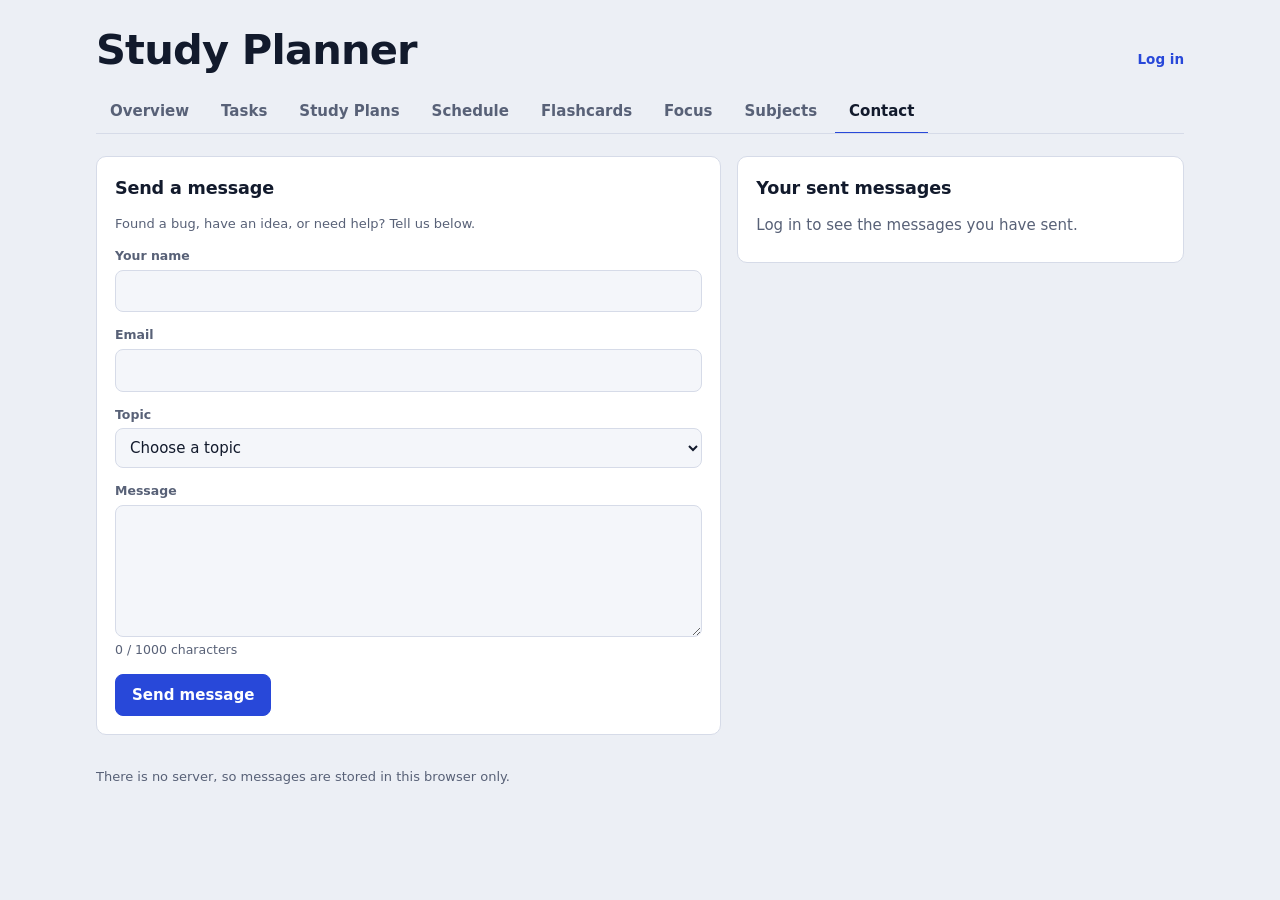
==== contact.html @ d39ab651 "Study Planner: first published version Ten pages (overview, tasks, study plans, schedule, flashcards" ====
<!doctype html>
<html lang="en">
<head>
<meta charset="utf-8">
<!-- Security policy: scripts may only come from this site (no inline or injected scripts); styles and fonts only from this site and Google Fonts. -->
<meta http-equiv="Content-Security-Policy" content="default-src 'self'; script-src 'self'; style-src 'self' https://fonts.googleapis.com; font-src https://fonts.gstatic.com; img-src 'self' data:; connect-src 'none'; object-src 'none'; base-uri 'none'; form-action 'self'">
<meta name="viewport" content="width=device-width, initial-scale=1, viewport-fit=cover">
<meta name="theme-color" content="#ECEFF5" media="(prefers-color-scheme: light)">
<meta name="theme-color" content="#0C111D" media="(prefers-color-scheme: dark)">
<link rel="preconnect" href="https://fonts.googleapis.com">
<link rel="preconnect" href="https://fonts.gstatic.com" crossorigin>
<title>Contact · Study Planner</title>
<link rel="stylesheet" href="https://fonts.googleapis.com/css2?family=Bricolage+Grotesque:opsz,wght@12..96,500;12..96,700&family=Instrument+Sans:wght@400;500;600&display=swap">
<link rel="stylesheet" href="css/style.css">
<script src="js/auth.js"></script>
</head>
<body>
<a class="skip-link" href="#main">Skip to content</a>
<div class="page">
  <header class="masthead">
    <h1>Study Planner</h1>
    <div class="account" id="account"></div>
  </header>
  <nav class="tabs" aria-label="Sections">
    <a href="index.html">Overview</a>
    <a href="tasks.html">Tasks</a>
    <a href="plans.html">Study Plans</a>
    <a href="schedule.html">Schedule</a>
    <a href="flashcards.html">Flashcards</a>
    <a href="focus.html">Focus</a>
    <a href="subjects.html">Subjects</a>
    <a href="contact.html" aria-current="page">Contact</a>
  </nav>

  <main class="contact-layout" id="main">
    <section class="panel" aria-labelledby="contact-title">
      <div class="panel-head"><h2 id="contact-title">Send a message</h2></div>
      <p class="muted-note">Found a bug, have an idea, or need help? Tell us below.</p>

      <form id="contact-form" class="auth-form" novalidate>
        <div class="field">
          <label for="name">Your name</label>
          <input type="text" id="name" name="name" autocomplete="name" aria-describedby="name-error">
          <p class="field-error" id="name-error" aria-live="polite"></p>
        </div>

        <div class="field">
          <label for="email">Email</label>
          <input type="email" id="email" name="email" autocomplete="email" spellcheck="false" aria-describedby="email-error">
          <p class="field-error" id="email-error" aria-live="polite"></p>
        </div>

        <div class="field">
          <label for="topic">Topic</label>
          <select id="topic" name="topic" aria-describedby="topic-error">
            <option value="">Choose a topic</option>
            <option value="question">General question</option>
            <option value="bug">Report a bug</option>
            <option value="idea">Suggest a feature</option>
          </select>
          <p class="field-error" id="topic-error" aria-live="polite"></p>
        </div>

        <div class="field">
          <label for="message">Message</label>
          <textarea id="message" name="message" rows="6" maxlength="1000" aria-describedby="message-count message-error"></textarea>
          <p class="field-hint" id="message-count">0 / 1000 characters</p>
          <p class="field-error" id="message-error" aria-live="polite"></p>
        </div>

        <p class="form-error" role="alert"></p>
        <button class="btn" type="submit">Send message</button>
        <p class="form-success" id="contact-success" role="status"></p>
      </form>
    </section>

    <section class="panel" aria-labelledby="sent-title">
      <div class="panel-head"><h2 id="sent-title">Your sent messages</h2></div>
      <ul class="sent-list" id="sent-list"></ul>
    </section>
  </main>
  <p class="foot">There is no server, so messages are stored in this browser only.</p>
</div>
<script src="js/validate.js"></script>
<script src="js/contact.js"></script>
</body>
</html>
---- css/style.css ----
/* Layout: one column page, underline tabs, panels on a cool grey ground.
   Week runs Sunday to Saturday with Friday and Saturday shaded as the weekend. */
:root {
  color-scheme: light;
  --bg: #ECEFF5;
  --surface: #FFFFFF;
  --surface-2: #F4F6FA;
  --ink: #121A2C;
  --muted: #586177;
  --line: #D6DBE8;
  --accent: #2848D9;
  --accent-ink: #FFFFFF;
  --accent-soft: #E1E7FC;
  --good: #157A55;
  --warn: #A85B08;
  --bad: #BF302A;
  --s0: #DE5238;
  --s1: #1B8676;
  --s2: #7656D0;
  --s3: #B98108;
  --s4: #2A7BCF;
  --s5: #BD3A74;
  --font-display: 'Bricolage Grotesque', 'Segoe UI', system-ui, sans-serif;
  --font-body: 'Instrument Sans', 'Segoe UI', system-ui, sans-serif;
  /* Times, dates and counts use the body face with tabular figures so columns
     of numbers line up without a third (monospace) family. */
  --font-data: var(--font-body);
}
@media (prefers-color-scheme: dark) {
  :root:not([data-theme="light"]) {
    --bg: #0C111D;
    --surface: #151C2D;
    --surface-2: #1B2338;
    --ink: #E6EAF5;
    --muted: #9AA3BA;
    --line: #27314A;
    --accent: #7C94FF;
    --accent-ink: #0A0F1E;
    --accent-soft: #222C52;
    --good: #43C08F;
    --warn: #E0A053;
    --bad: #F27A72;
    --s0: #FF8068;
    --s1: #3FC4AE;
    --s2: #A58FF5;
    --s3: #E5B03A;
    --s4: #62A8F3;
    --s5: #F26FA3;
    color-scheme: dark;
  }
}
:root[data-theme="dark"] {
  --bg: #0C111D;
  --surface: #151C2D;
  --surface-2: #1B2338;
  --ink: #E6EAF5;
  --muted: #9AA3BA;
  --line: #27314A;
  --accent: #7C94FF;
  --accent-ink: #0A0F1E;
  --accent-soft: #222C52;
  --good: #43C08F;
  --warn: #E0A053;
  --bad: #F27A72;
  --s0: #FF8068;
  --s1: #3FC4AE;
  --s2: #A58FF5;
  --s3: #E5B03A;
  --s4: #62A8F3;
  --s5: #F26FA3;
  color-scheme: dark;
}

*, *::before, *::after { box-sizing: border-box; }
body { margin: 0; }
[hidden] { display: none !important; }
body {
  background: var(--bg);
  color: var(--ink);
  font-family: var(--font-body);
  font-size: 15px;
  line-height: 1.5;
  font-variant-numeric: tabular-nums;
}
button, input, select { font: inherit; color: inherit; }
h1, h2, h3, p { margin: 0; }
h1, h2, h3 { font-family: var(--font-display); text-wrap: balance; }
:focus-visible { outline: 2px solid var(--accent); outline-offset: 2px; }

.page {
  max-width: 1120px;
  margin: 0 auto;
  padding-block: 28px 56px;
  padding-left: max(16px, env(safe-area-inset-left, 0px));
  padding-right: max(16px, env(safe-area-inset-right, 0px));
}
.masthead {
  display: flex;
  flex-wrap: wrap;
  align-items: baseline;
  justify-content: space-between;
  gap: 6px 24px;
  margin-bottom: 18px;
}
.masthead h1 {
  font-size: clamp(1.9rem, 4.5vw, 2.6rem);
  font-weight: 700;
  letter-spacing: -0.02em;
  line-height: 1.05;
}
.today-label {
  font-family: var(--font-data);
  font-size: 14px;
  font-weight: 500;
  color: var(--muted);
}

.tabs {
  display: flex;
  gap: 4px;
  overflow-x: auto;
  border-bottom: 1px solid var(--line);
  margin-bottom: 22px;
}
.tabs a {
  padding: 10px 14px;
  color: var(--muted);
  font-weight: 600;
  text-decoration: none;
  white-space: nowrap;
  border-bottom: 2px solid transparent;
  margin-bottom: -1px;
}
.tabs a:hover { color: var(--ink); }
.tabs a[aria-current="page"] { color: var(--ink); border-bottom-color: var(--accent); }

.stack { display: flex; flex-direction: column; gap: 16px; }
.grid-2 {
  display: grid;
  grid-template-columns: repeat(auto-fit, minmax(min(100%, 340px), 1fr));
  gap: 16px;
}
.grid-2 > * { min-width: 0; }

/* Overview lead row: the main "Next up" panel plus a narrower context column.
   Collapses to one column (Next up first) on narrow screens. */
.lead {
  display: grid;
  grid-template-columns: minmax(0, 1.6fr) minmax(0, 1fr);
  gap: 16px;
  align-items: start;
}
.lead > * { min-width: 0; }
@media (max-width: 820px) { .lead { grid-template-columns: minmax(0, 1fr); } }
.panel-lead {
  padding: 24px;
  border-color: color-mix(in srgb, var(--accent) 40%, var(--line));
}
.panel-lead .panel-head { margin-bottom: 16px; }
.panel-lead .panel-head h2 { font-size: 1.6rem; letter-spacing: -0.02em; }
.panel-lead .task { padding: 14px 0; }
.panel-lead .task-title { font-size: 1.05rem; }
.row { display: flex; flex-wrap: wrap; gap: 8px; align-items: center; }

.panel {
  background: var(--surface);
  border: 1px solid var(--line);
  border-radius: 10px;
  padding: 18px;
  min-width: 0;
}
.panel-head {
  display: flex;
  align-items: baseline;
  justify-content: space-between;
  gap: 12px;
  margin-bottom: 12px;
}
.panel-head h2 { font-size: 1.1rem; font-weight: 700; letter-spacing: -0.01em; }
.panel-head a { font-size: 13px; color: var(--accent); text-decoration: none; font-weight: 600; }
.panel-head a:hover { text-decoration: underline; }
.empty { color: var(--muted); padding: 8px 0; }

.notice {
  display: flex;
  flex-wrap: wrap;
  align-items: center;
  justify-content: space-between;
  gap: 12px;
  background: var(--accent-soft);
  border: 1px solid var(--line);
  border-radius: 10px;
  padding: 12px 16px;
}
.notice p { flex: 1 1 280px; }

/* stats */
.stats {
  display: grid;
  grid-template-columns: repeat(auto-fit, minmax(130px, 1fr));
  gap: 16px;
  margin: 0;
}
.stats dt {
  font-size: 13.5px;
  color: var(--muted);
  font-weight: 500;
}
.stats dd {
  margin: 2px 0 0;
  font-family: var(--font-display);
  font-size: 2rem;
  font-weight: 700;
  line-height: 1.1;
  font-variant-numeric: tabular-nums;
}
.stats dd small { font-size: 0.9rem; font-weight: 500; color: var(--muted); font-family: var(--font-body); }
.stats .bad { color: var(--bad); }

/* chips, pills */
.chip {
  display: inline-flex;
  align-items: center;
  gap: 6px;
  font-size: 12.5px;
  padding: 1px 9px;
  border-radius: 999px;
  background: color-mix(in srgb, var(--c) 16%, var(--surface));
  border: 1px solid color-mix(in srgb, var(--c) 38%, var(--surface));
  white-space: nowrap;
  max-width: 100%;
}
.chip .dot { width: 8px; height: 8px; border-radius: 50%; background: var(--c); flex: none; }
.chip-none { --c: var(--muted); }
.pri {
  font-size: 11.5px;
  font-weight: 600;
  padding: 1px 8px;
  border-radius: 999px;
  border: 1px solid currentColor;
  white-space: nowrap;
}
.pri-high { color: var(--bad); }
.pri-med { color: var(--warn); }
.pri-low { color: var(--muted); }

/* tasks */
.tasks { list-style: none; margin: 0; padding: 0; display: flex; flex-direction: column; }
.task {
  display: grid;
  grid-template-columns: auto minmax(0, 1fr) auto auto;
  align-items: center;
  gap: 12px;
  padding: 10px 0;
  border-top: 1px solid var(--line);
}
.task:first-child { border-top: 0; }
.task input[type="checkbox"] { width: 18px; height: 18px; accent-color: var(--accent); margin: 0; }
.task-title { font-weight: 500; cursor: pointer; overflow-wrap: anywhere; }
.task.is-done .task-title { color: var(--muted); text-decoration: line-through; }
.task-meta { display: flex; flex-wrap: wrap; gap: 4px 10px; align-items: center; margin-top: 3px; font-size: 13px; color: var(--muted); }
.due, .est { font-family: var(--font-data); font-size: 13px; }
.due.late { color: var(--bad); font-weight: 500; }
.due.now { color: var(--warn); font-weight: 500; }
.icon-btn {
  background: none;
  border: 0;
  font-size: 20px;
  line-height: 1;
  color: var(--muted);
  width: 30px;
  height: 30px;
  border-radius: 6px;
  cursor: pointer;
  position: relative;
}
/* Invisible 44px hit area around the small visible button. */
.icon-btn::after { content: ''; position: absolute; inset: -7px; }
.icon-btn:hover { color: var(--bad); background: var(--surface-2); }
.panel-head a.has-late { color: var(--bad); }

/* forms */
.form {
  display: grid;
  grid-template-columns: repeat(auto-fit, minmax(150px, 1fr));
  gap: 12px;
  align-items: end;
}
.field { display: flex; flex-direction: column; gap: 4px; min-width: 0; }
.field.wide { grid-column: 1 / -1; }
.field label, .field legend { font-size: 12.5px; font-weight: 600; color: var(--muted); }
input[type="text"], input[type="email"], input[type="password"], input[type="number"], input[type="date"], input[type="time"], select, textarea {
  width: 100%;
  background: var(--surface-2);
  border: 1px solid var(--line);
  border-radius: 8px;
  padding: 9px 10px;
  min-height: 40px;
}
.msg { grid-column: 1 / -1; min-height: 1.2em; font-size: 13px; color: var(--bad); }
.btn {
  background: var(--accent);
  color: var(--accent-ink);
  border: 1px solid var(--accent);
  border-radius: 8px;
  padding: 9px 16px;
  min-height: 40px;
  font-weight: 600;
  cursor: pointer;
}
.btn:hover { filter: brightness(1.08); }
.btn-ghost { background: transparent; color: var(--ink); border-color: var(--line); }
.btn-ghost:hover { background: var(--surface-2); filter: none; }
.btn.armed { background: var(--bad); border-color: var(--bad); color: #fff; }

.chips-row { display: flex; flex-wrap: wrap; gap: 8px; }
.filter {
  background: var(--surface);
  border: 1px solid var(--line);
  border-radius: 999px;
  padding: 5px 14px;
  font-weight: 500;
  cursor: pointer;
}
.filter[aria-pressed="true"] { background: var(--accent-soft); border-color: var(--accent); font-weight: 600; }
.filter span { font-family: var(--font-data); font-size: 12px; color: var(--muted); margin-left: 6px; }

/* overview rows */
.rows { list-style: none; margin: 0; padding: 0; }
.rows li {
  display: flex;
  flex-wrap: wrap;
  align-items: center;
  gap: 4px 12px;
  padding: 9px 0;
  border-top: 1px solid var(--line);
}
.rows li:first-child { border-top: 0; }
.rows .grow { flex: 1 1 140px; min-width: 0; overflow-wrap: anywhere; font-weight: 500; }
.mono { font-family: var(--font-data); font-size: 13px; color: var(--muted); }
.now-tag { color: var(--accent); font-weight: 600; }

.days { display: grid; grid-template-columns: repeat(7, minmax(0, 1fr)); gap: 8px; }
.day { display: grid; grid-template-rows: 16px 120px 18px; justify-items: center; }
.day .val { font-family: var(--font-data); font-size: 12px; color: var(--muted); }
.day .barwrap { width: 100%; display: flex; align-items: flex-end; justify-content: center; }
.day .bar {
  width: min(100%, 36px);
  background: color-mix(in srgb, var(--accent) 40%, var(--surface));
  border-radius: 4px 4px 0 0;
}
.day.today .bar { background: var(--accent); }
.day .lab { font-size: 12px; color: var(--muted); }
.day.today .lab { color: var(--ink); font-weight: 700; }

.goal { display: grid; gap: 4px; padding: 8px 0; }
.goal-top { display: flex; flex-wrap: wrap; justify-content: space-between; gap: 4px 12px; align-items: center; }
.track { height: 8px; border-radius: 99px; background: var(--line); overflow: hidden; }
.fill { height: 100%; background: var(--c); border-radius: 99px; }

/* schedule */
.tt-wrap { overflow-x: auto; }
.tt { min-width: 680px; }
.tt-head, .tt-body { display: grid; grid-template-columns: 44px repeat(7, minmax(0, 1fr)); }
.tt-head { padding-bottom: 6px; }
.tt-day { text-align: center; display: flex; flex-direction: column; align-items: center; gap: 2px; font-size: 12.5px; color: var(--muted); font-weight: 600; }
.tt-day b {
  font-family: var(--font-data);
  font-weight: 500;
  font-size: 13px;
  width: 26px;
  height: 26px;
  border-radius: 50%;
  display: grid;
  place-items: center;
  color: var(--ink);
}
.tt-day.today b { background: var(--accent); color: var(--accent-ink); }
.tt-times span {
  display: block;
  height: 44px;
  font-family: var(--font-data);
  font-size: 11px;
  color: var(--muted);
  transform: translateY(-7px);
}
.tt-col {
  position: relative;
  border-left: 1px solid var(--line);
  background-image: linear-gradient(to bottom, var(--line) 1px, transparent 1px);
  background-size: 100% 44px;
}
.tt-col.weekend { background-color: color-mix(in srgb, var(--muted) 8%, transparent); }
.tt-col.today { background-color: color-mix(in srgb, var(--accent) 7%, transparent); }
.block {
  position: absolute;
  left: 3px;
  right: 3px;
  padding: 3px 22px 3px 6px;
  border-radius: 6px;
  font-size: 12px;
  line-height: 1.25;
  overflow: hidden;
  background: color-mix(in srgb, var(--c) 24%, var(--surface));
  border: 1px solid color-mix(in srgb, var(--c) 55%, var(--surface));
}
.block .bt { display: block; font-family: var(--font-data); font-size: 11px; color: var(--muted); }
.block strong { display: block; font-weight: 600; overflow-wrap: anywhere; }
.block .bs { display: block; color: var(--muted); }
.block .x {
  position: absolute;
  top: 1px;
  right: 1px;
  width: 20px;
  height: 20px;
  font-size: 15px;
  line-height: 1;
  background: none;
  border: 0;
  border-radius: 4px;
  cursor: pointer;
  color: var(--muted);
}
/* Bigger invisible hit area; kept inside the block so it does not cover the
   block above or below. */
.block .x::after { content: ''; position: absolute; top: -1px; right: -1px; width: 36px; height: 32px; }
.block .x:hover { color: var(--bad); background: var(--surface); }
.now-line { position: absolute; left: 0; right: 0; height: 2px; background: var(--bad); z-index: 2; }
.legend-note { font-size: 12.5px; color: var(--muted); margin-top: 8px; }

/* focus */
.timer { display: flex; flex-direction: column; align-items: center; gap: 16px; }
.seg { display: flex; flex-wrap: wrap; justify-content: center; border: 1px solid var(--line); border-radius: 10px; overflow: hidden; }
.seg button { background: var(--surface); border: 0; padding: 8px 14px; font-weight: 500; cursor: pointer; }
.seg button + button { border-left: 1px solid var(--line); }
.seg button[aria-pressed="true"] { background: var(--accent-soft); font-weight: 600; }
.ring { position: relative; width: 220px; max-width: 100%; aspect-ratio: 1; }
.ring svg { width: 100%; height: 100%; display: block; }
.ring-text { position: absolute; inset: 0; display: grid; place-content: center; text-align: center; }
#tm-time { font-family: var(--font-data); font-size: 2.6rem; font-weight: 500; font-variant-numeric: tabular-nums; line-height: 1; }
#tm-mode-label { font-size: 13px; color: var(--muted); margin-top: 6px; }
#tm-ring { transition: stroke-dashoffset 0.25s linear; }
.timer .field { width: min(100%, 320px); }
.lengths { display: grid; grid-template-columns: repeat(3, minmax(0, 1fr)); gap: 10px; width: min(100%, 320px); }

/* subjects */
.swatches { display: flex; flex-wrap: wrap; gap: 8px; border: 0; padding: 0; margin: 0; }
.swatches label { cursor: pointer; }
.swatches input { position: absolute; opacity: 0; width: 1px; height: 1px; }
.swatches span {
  display: block;
  width: 30px;
  height: 30px;
  border-radius: 50%;
  background: var(--c);
  border: 3px solid var(--surface);
  box-shadow: 0 0 0 1px var(--line);
}
.swatches input:checked + span { box-shadow: 0 0 0 2px var(--ink); }
.swatches input:focus-visible + span { outline: 2px solid var(--accent); outline-offset: 3px; }
.subj { display: grid; grid-template-columns: minmax(0, 1.2fr) minmax(0, 2fr) auto; gap: 8px 16px; align-items: center; padding: 12px 0; border-top: 1px solid var(--line); }
.subj:first-child { border-top: 0; }
.subj > * { min-width: 0; }

/* plans, cards, streak */
textarea { resize: vertical; font-family: inherit; line-height: 1.4; }
.muted-note { font-size: 13px; color: var(--muted); }
.tag {
  display: inline-block;
  font-family: var(--font-data);
  font-size: 11.5px;
  padding: 1px 8px;
  border-radius: 999px;
  border: 1px solid var(--line);
  color: var(--muted);
  white-space: nowrap;
}
.filters { display: grid; grid-template-columns: minmax(0, 2fr) repeat(2, minmax(0, 1fr)); gap: 12px; }
.plans { display: grid; gap: 12px; }
.plan { background: var(--surface); border: 1px solid var(--line); border-radius: 10px; min-width: 0; }
.plan > summary { list-style: none; cursor: pointer; padding: 14px 18px; display: grid; gap: 8px; }
.plan > summary::-webkit-details-marker { display: none; }
.plan-top { display: flex; flex-wrap: wrap; align-items: center; gap: 6px 10px; }
.plan-top h3 { font-size: 1.05rem; font-weight: 700; flex: 1 1 180px; min-width: 0; }
.plan-top::after { content: '\25B8'; color: var(--muted); }
.plan[open] .plan-top::after { content: '\25BE'; }
.plan-body { padding: 0 18px 18px; display: grid; gap: 16px; }
.pday-head { display: flex; flex-wrap: wrap; align-items: baseline; gap: 4px 12px; font-weight: 600; }
.rows input[type="checkbox"] { width: 18px; height: 18px; accent-color: var(--accent); margin: 0; flex: none; }
.rows .sub { display: block; font-size: 13px; color: var(--muted); font-weight: 400; }
.rows .late-tag { color: var(--bad); font-family: var(--font-data); font-size: 12px; }
.copybox { width: 100%; }
.qcard {
  border: 1px solid var(--line);
  border-radius: 10px;
  padding: 22px;
  background: var(--surface-2);
  display: grid;
  gap: 14px;
  min-height: 150px;
  align-content: start;
}
.qcard .q { font-family: var(--font-display); font-size: 1.35rem; font-weight: 500; line-height: 1.3; overflow-wrap: anywhere; }
.qcard .a { border-top: 1px dashed var(--line); padding-top: 14px; overflow-wrap: anywhere; }
.streak { margin-top: 18px; display: grid; gap: 6px; }
.streak-top { display: flex; flex-wrap: wrap; justify-content: space-between; gap: 4px 12px; }
.strip { display: grid; grid-template-columns: repeat(14, minmax(0, 22px)); gap: 4px; }
.sq { aspect-ratio: 1; max-width: 100%; border-radius: 4px; background: var(--line); }
.sq.on { background: var(--accent); }
.sq.today { outline: 2px solid var(--ink); outline-offset: 1px; }
@media (max-width: 560px) { .filters { grid-template-columns: 1fr; } }

.foot { margin-top: 32px; font-family: var(--font-data); font-size: 13px; color: var(--muted); }
.foot-error { color: var(--warn); font-weight: 600; }

#toast {
  position: fixed;
  left: 0;
  right: 0;
  bottom: 0;
  display: flex;
  justify-content: center;
  padding: 0 max(16px, env(safe-area-inset-left, 0px)) calc(16px + env(safe-area-inset-bottom, 0px)) max(16px, env(safe-area-inset-right, 0px));
  pointer-events: none;
  opacity: 0;
  visibility: hidden;
  transform: translateY(8px);
  transition: opacity 0.2s, transform 0.2s, visibility 0.2s;
}
#toast.show { opacity: 1; visibility: visible; transform: none; }
#toast span {
  display: flex;
  align-items: center;
  gap: 14px;
  background: var(--ink);
  color: var(--bg);
  padding: 9px 16px;
  border-radius: 8px;
  font-weight: 500;
}
#toast .toast-act {
  pointer-events: auto;
  background: none;
  border: 0;
  margin: -6px -8px -6px 0;
  padding: 6px 8px;
  min-height: 36px;
  border-radius: 6px;
  color: var(--accent-soft);
  font-weight: 700;
  text-decoration: underline;
  text-underline-offset: 3px;
  cursor: pointer;
}
#toast .toast-act:focus-visible { outline-color: var(--accent-soft); }

/* Touch screens: fingers need ~44px targets. */
@media (pointer: coarse) {
  .tabs a { min-height: 44px; display: flex; align-items: center; }
  .filter, .seg button { min-height: 44px; }
  .task input[type="checkbox"], .rows input[type="checkbox"] { width: 22px; height: 22px; }
  #toast .toast-act { min-height: 44px; }
}

@media (max-width: 560px) {
  .task { grid-template-columns: auto minmax(0, 1fr) auto; }
  .task .pri { display: none; }
  .subj { grid-template-columns: 1fr; }
}
@media (prefers-reduced-motion: reduce) {
  #tm-ring, #toast { transition: none; }
}

/* ---------- accounts: header bar, login, register, contact ---------- */
.masthead-side { display: flex; flex-direction: column; align-items: flex-end; gap: 2px; }
.account { display: flex; flex-wrap: wrap; align-items: baseline; gap: 4px 12px; font-size: 13.5px; color: var(--muted); }
.account a, .link-btn {
  background: none; border: 0; padding: 0; cursor: pointer;
  color: var(--accent); font-weight: 600; text-decoration: none;
}
.account a:hover, .link-btn:hover { text-decoration: underline; }
@media (max-width: 560px) { .masthead-side { align-items: flex-start; } }

/* Login and register: one centred card. */
.auth-page {
  min-height: 100vh;
  display: flex; flex-direction: column; align-items: center; justify-content: center;
  gap: 16px;
  padding: 32px max(16px, env(safe-area-inset-left, 0px));
}
.auth-card { width: 100%; max-width: 420px; padding: 28px; }
.auth-brand { font-family: var(--font-display); font-weight: 700; color: var(--accent); margin-bottom: 6px; }
.auth-card h1 { font-size: 1.8rem; letter-spacing: -0.02em; margin-bottom: 4px; }
.auth-form { display: flex; flex-direction: column; gap: 14px; margin-top: 20px; }
.auth-switch { margin-top: 18px; font-size: 14px; color: var(--muted); }
.auth-switch a, .auth-foot a { color: var(--accent); font-weight: 600; }
.auth-foot { font-size: 13px; color: var(--muted); text-align: center; }

/* Field messages: a hint under the input, an error in red when invalid. */
.field-hint { font-size: 12.5px; color: var(--muted); }
.field-error { font-size: 13px; color: var(--bad); }
.field-error:empty { display: none; }
input[aria-invalid="true"], select[aria-invalid="true"], textarea[aria-invalid="true"] {
  border-color: var(--bad);
  box-shadow: 0 0 0 1px var(--bad);
}
.form-error { font-size: 14px; font-weight: 600; color: var(--bad); }
.form-error:empty { display: none; }
.form-success { font-size: 14px; font-weight: 600; color: var(--good); }
.form-success:empty { display: none; }
.check { display: flex; align-items: center; gap: 8px; font-size: 14px; cursor: pointer; }
.check input { width: 18px; height: 18px; margin: 0; accent-color: var(--accent); }
.btn-full { width: 100%; }
.btn:disabled { opacity: 0.6; cursor: progress; filter: none; }

/* Contact: form beside the sent messages; stacks on narrow screens. */
.contact-layout {
  display: grid;
  grid-template-columns: minmax(0, 1.4fr) minmax(0, 1fr);
  gap: 16px;
  align-items: start;
}
@media (max-width: 820px) { .contact-layout { grid-template-columns: minmax(0, 1fr); } }
.contact-layout .auth-form { margin-top: 14px; }
.contact-layout .btn { align-self: flex-start; }
.sent-list { list-style: none; margin: 0; padding: 0; display: flex; flex-direction: column; gap: 12px; }
.sent-list li:not(.empty) { border-top: 1px solid var(--line); padding-top: 12px; overflow-wrap: anywhere; }
.sent-list li:first-child { border-top: 0; padding-top: 0; }
.sent-head { font-size: 12.5px; font-weight: 600; color: var(--muted); margin-bottom: 2px; }

/* Skip link: hidden until a keyboard user presses Tab, then it appears at
   the top so they can jump past the header and navigation. */
.skip-link {
  position: absolute; left: 16px; top: -100px; z-index: 100;
  background: var(--accent); color: var(--accent-ink);
  padding: 10px 16px; border-radius: 8px; font-weight: 600; text-decoration: none;
}
.skip-link:focus { top: 12px; }

/* Touch: no 300ms double-tap-zoom delay on controls, and a soft accent
   flash on tap instead of the browser's default grey box. */
a, button, input, select, textarea, label { touch-action: manipulation; }
html { -webkit-tap-highlight-color: color-mix(in srgb, var(--accent) 18%, transparent); }

/* Hover feedback for the task filter chips and the timer mode switch. */
.filter:hover { border-color: var(--accent); }
.seg button:hover { background: var(--surface-2); }
.seg button[aria-pressed="true"]:hover { background: var(--accent-soft); }

/* Planner forms: the field with a problem gets a red outline (the
   aria-invalid rule above) and its message is linked to it. */

/* Phones: the 8 tabs do not fit in one row, and a sideways-scrolling tab
   bar hides the last ones (most people never find them). So on narrow
   screens the tabs wrap onto extra lines as rounded buttons, all visible. */
@media (max-width: 640px) {
  .tabs { flex-wrap: wrap; overflow: visible; gap: 6px; border-bottom: 0; }
  .tabs a {
    padding: 6px 12px;
    font-size: 14px;
    border: 1px solid var(--line);
    border-radius: 999px;
    margin-bottom: 0;
    background: var(--surface);
  }
  .tabs a[aria-current="page"] { background: var(--accent-soft); border-color: var(--accent); color: var(--ink); }
}

/* Timetable on phones: the week scrolls sideways, so keep the hour labels
   (and the empty corner above them) pinned to the left edge. */
.tt-times, .tt-head > div:first-child {
  position: sticky;
  left: 0;
  z-index: 3;
  background: var(--surface);
}
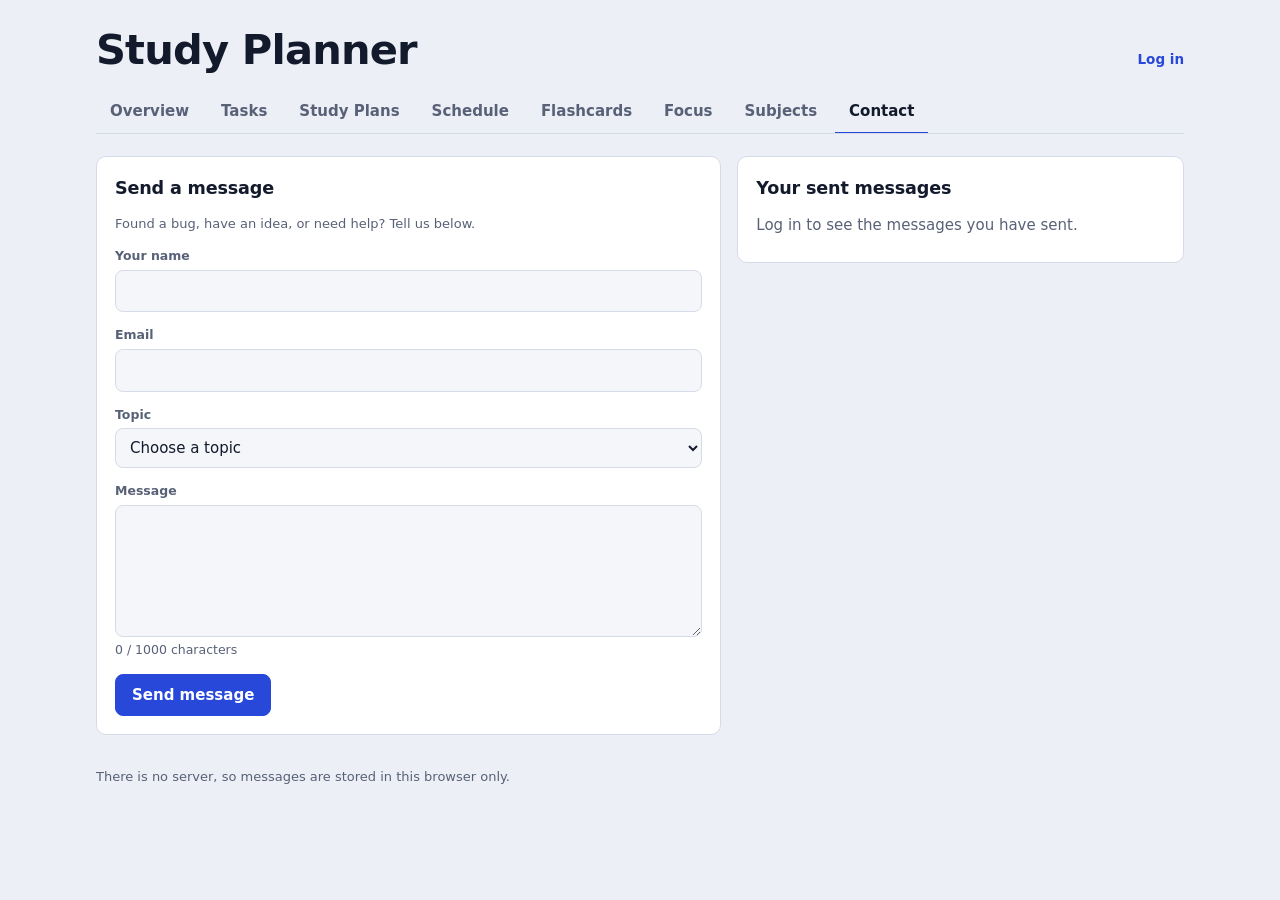
==== commit f90d0e8b: "Prepare for Google Search: verification file, descriptions, sitemap - google2c8c946a21a4576b.html: S" ====
--- a/contact.html
+++ b/contact.html
@@ -10,7 +10,9 @@
 <link rel="preconnect" href="https://fonts.googleapis.com">
 <link rel="preconnect" href="https://fonts.gstatic.com" crossorigin>
 <title>Contact · Study Planner</title>
+<meta name="description" content="Contact Study Planner: ask a question, report a bug or suggest a feature.">
 <link rel="stylesheet" href="https://fonts.googleapis.com/css2?family=Bricolage+Grotesque:opsz,wght@12..96,500;12..96,700&family=Instrument+Sans:wght@400;500;600&display=swap">
+<link rel="icon" href="assets/favicon.svg" type="image/svg+xml">
 <link rel="stylesheet" href="css/style.css">
 <script src="js/auth.js"></script>
 </head>
--- a/css/style.css
+++ b/css/style.css
@@ -289,7 +289,7 @@
 .field { display: flex; flex-direction: column; gap: 4px; min-width: 0; }
 .field.wide { grid-column: 1 / -1; }
 .field label, .field legend { font-size: 12.5px; font-weight: 600; color: var(--muted); }
-input[type="text"], input[type="email"], input[type="password"], input[type="number"], input[type="date"], input[type="time"], select, textarea {
+input[type="text"], input[type="search"], input[type="email"], input[type="password"], input[type="number"], input[type="date"], input[type="time"], select, textarea {
   width: 100%;
   background: var(--surface-2);
   border: 1px solid var(--line);
@@ -674,3 +674,6 @@
   z-index: 3;
   background: var(--surface);
 }
+
+/* Study Plans: "this subject has no topics yet" note under the dropdown. */
+.desc-warn { color: var(--warn); font-weight: 600; }
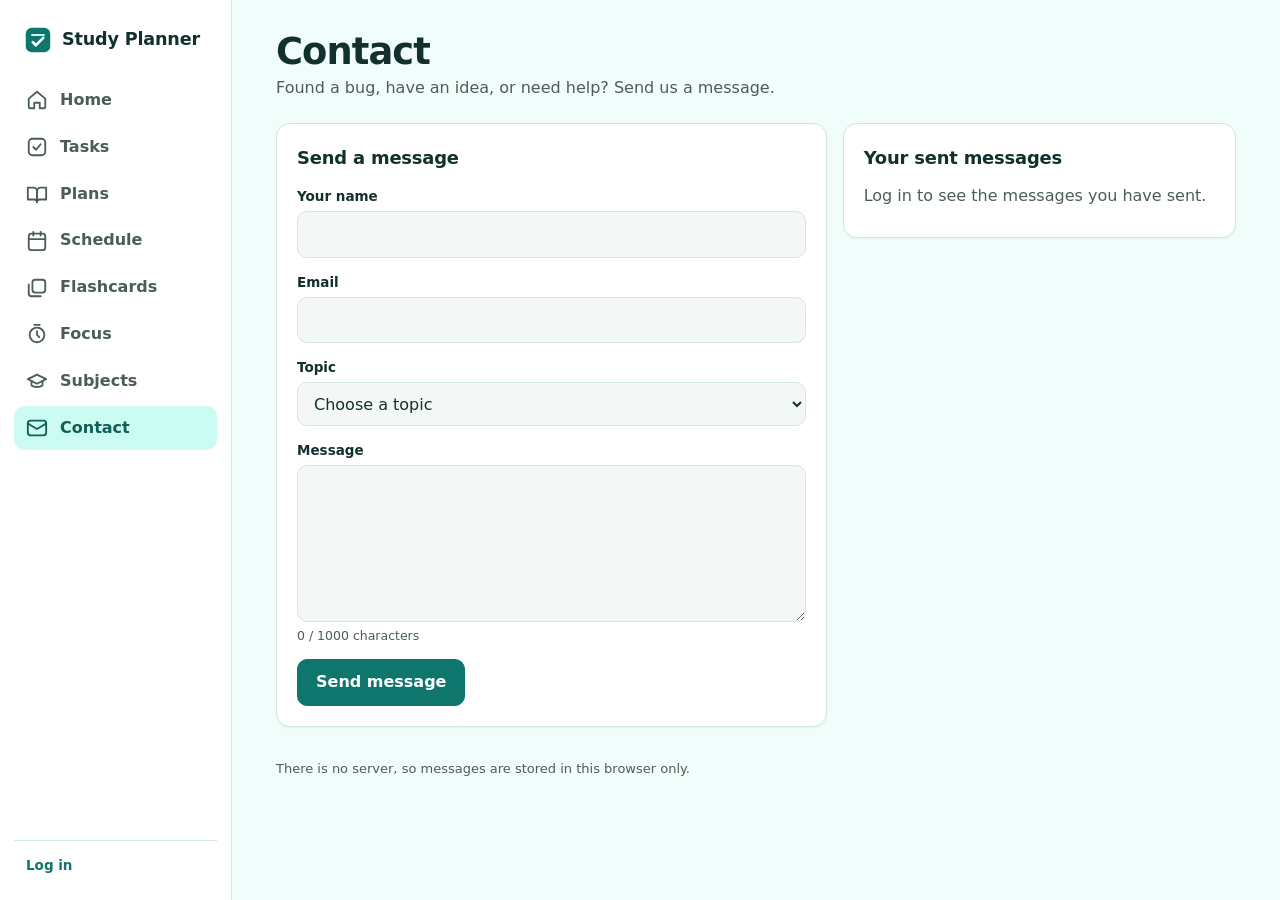
==== commit e7a3a7bd: "Redesign (teal, sidebar + phone bottom bar) and subjects by college Design (based on the ui-ux-pro-m" ====
--- a/contact.html
+++ b/contact.html
@@ -5,84 +5,104 @@
 <!-- Security policy: scripts may only come from this site (no inline or injected scripts); styles and fonts only from this site and Google Fonts. -->
 <meta http-equiv="Content-Security-Policy" content="default-src 'self'; script-src 'self'; style-src 'self' https://fonts.googleapis.com; font-src https://fonts.gstatic.com; img-src 'self' data:; connect-src 'none'; object-src 'none'; base-uri 'none'; form-action 'self'">
 <meta name="viewport" content="width=device-width, initial-scale=1, viewport-fit=cover">
-<meta name="theme-color" content="#ECEFF5" media="(prefers-color-scheme: light)">
-<meta name="theme-color" content="#0C111D" media="(prefers-color-scheme: dark)">
+<meta name="theme-color" content="#F0FDFA" media="(prefers-color-scheme: light)">
+<meta name="theme-color" content="#0B1514" media="(prefers-color-scheme: dark)">
 <link rel="preconnect" href="https://fonts.googleapis.com">
 <link rel="preconnect" href="https://fonts.gstatic.com" crossorigin>
 <title>Contact · Study Planner</title>
 <meta name="description" content="Contact Study Planner: ask a question, report a bug or suggest a feature.">
-<link rel="stylesheet" href="https://fonts.googleapis.com/css2?family=Bricolage+Grotesque:opsz,wght@12..96,500;12..96,700&family=Instrument+Sans:wght@400;500;600&display=swap">
+<link rel="stylesheet" href="https://fonts.googleapis.com/css2?family=Plus+Jakarta+Sans:wght@400;500;600;700;800&display=swap">
 <link rel="icon" href="assets/favicon.svg" type="image/svg+xml">
 <link rel="stylesheet" href="css/style.css">
 <script src="js/auth.js"></script>
 </head>
 <body>
 <a class="skip-link" href="#main">Skip to content</a>
-<div class="page">
-  <header class="masthead">
-    <h1>Study Planner</h1>
-    <div class="account" id="account"></div>
-  </header>
-  <nav class="tabs" aria-label="Sections">
-    <a href="index.html">Overview</a>
-    <a href="tasks.html">Tasks</a>
-    <a href="plans.html">Study Plans</a>
-    <a href="schedule.html">Schedule</a>
-    <a href="flashcards.html">Flashcards</a>
-    <a href="focus.html">Focus</a>
-    <a href="subjects.html">Subjects</a>
-    <a href="contact.html" aria-current="page">Contact</a>
+<div class="app">
+  <!-- Main navigation: a sidebar on computers, a bottom bar on phones (see css/style.css).
+       On phones only the first four links fit; the rest are under "More". -->
+  <nav class="appnav" aria-label="Main">
+    <a class="brand" href="index.html"><img src="assets/favicon.svg" alt="" width="28" height="28"><span>Study Planner</span></a>
+    <ul class="nav-list">
+      <li><a href="index.html" data-view="overview"><svg viewBox="0 0 24 24" aria-hidden="true"><path d="M3 10.5 12 3l9 7.5V20a1 1 0 0 1-1 1h-5v-6H9v6H4a1 1 0 0 1-1-1z"/></svg><span>Home</span></a></li>
+      <li><a href="tasks.html" data-view="tasks"><svg viewBox="0 0 24 24" aria-hidden="true"><rect x="3" y="3" width="18" height="18" rx="4"/><path d="m8 12 3 3 5-6"/></svg><span>Tasks</span></a></li>
+      <li><a href="plans.html" data-view="plans"><svg viewBox="0 0 24 24" aria-hidden="true"><path d="M2 5h6a4 4 0 0 1 4 4v12a3 3 0 0 0-3-3H2z"/><path d="M22 5h-6a4 4 0 0 0-4 4v12a3 3 0 0 1 3-3h7z"/></svg><span>Plans</span></a></li>
+      <li><a href="schedule.html" data-view="schedule"><svg viewBox="0 0 24 24" aria-hidden="true"><rect x="3" y="4" width="18" height="18" rx="3"/><path d="M16 2v4M8 2v4M3 10h18"/></svg><span>Schedule</span></a></li>
+      <li class="nav-secondary"><a href="flashcards.html" data-view="flashcards"><svg viewBox="0 0 24 24" aria-hidden="true"><rect x="7" y="3" width="14" height="14" rx="3"/><path d="M3 8v10a3 3 0 0 0 3 3h10"/></svg><span>Flashcards</span></a></li>
+      <li class="nav-secondary"><a href="focus.html" data-view="focus"><svg viewBox="0 0 24 24" aria-hidden="true"><circle cx="12" cy="13" r="8"/><path d="M12 9v4l2.5 2.5M9 2h6"/></svg><span>Focus</span></a></li>
+      <li class="nav-secondary"><a href="subjects.html" data-view="subjects"><svg viewBox="0 0 24 24" aria-hidden="true"><path d="M22 10 12 5 2 10l10 5z"/><path d="M6 12v5c3 2 9 2 12 0v-5"/></svg><span>Subjects</span></a></li>
+      <li class="nav-secondary"><a href="contact.html" aria-current="page"><svg viewBox="0 0 24 24" aria-hidden="true"><rect x="2" y="4" width="20" height="16" rx="3"/><path d="m22 7-10 6L2 7"/></svg><span>Contact</span></a></li>
+      <li class="nav-more-item">
+        <details class="nav-more">
+          <summary><svg viewBox="0 0 24 24" aria-hidden="true"><circle cx="5" cy="12" r="1.6"/><circle cx="12" cy="12" r="1.6"/><circle cx="19" cy="12" r="1.6"/></svg><span>More</span></summary>
+          <div class="more-sheet">
+            <a href="flashcards.html" data-view="flashcards"><svg viewBox="0 0 24 24" aria-hidden="true"><rect x="7" y="3" width="14" height="14" rx="3"/><path d="M3 8v10a3 3 0 0 0 3 3h10"/></svg>Flashcards</a>
+            <a href="focus.html" data-view="focus"><svg viewBox="0 0 24 24" aria-hidden="true"><circle cx="12" cy="13" r="8"/><path d="M12 9v4l2.5 2.5M9 2h6"/></svg>Focus timer</a>
+            <a href="subjects.html" data-view="subjects"><svg viewBox="0 0 24 24" aria-hidden="true"><path d="M22 10 12 5 2 10l10 5z"/><path d="M6 12v5c3 2 9 2 12 0v-5"/></svg>Subjects</a>
+            <a href="contact.html" aria-current="page"><svg viewBox="0 0 24 24" aria-hidden="true"><rect x="2" y="4" width="20" height="16" rx="3"/><path d="m22 7-10 6L2 7"/></svg>Contact</a>
+            <div class="account" data-account></div>
+          </div>
+        </details>
+      </li>
+    </ul>
+    <div class="account nav-account" data-account></div>
   </nav>
 
-  <main class="contact-layout" id="main">
-    <section class="panel" aria-labelledby="contact-title">
-      <div class="panel-head"><h2 id="contact-title">Send a message</h2></div>
-      <p class="muted-note">Found a bug, have an idea, or need help? Tell us below.</p>
+  <div class="main">
+    <header class="pagehead">
+      <h1 id="page-title">Contact</h1>
+      <p class="page-sub">Found a bug, have an idea, or need help? Send us a message.</p>
+    </header>
+    <main class="contact-layout" id="main">
+      <section class="panel" aria-labelledby="contact-title">
+        <div class="panel-head"><h2 id="contact-title">Send a message</h2></div>
 
-      <form id="contact-form" class="auth-form" novalidate>
-        <div class="field">
-          <label for="name">Your name</label>
-          <input type="text" id="name" name="name" autocomplete="name" aria-describedby="name-error">
-          <p class="field-error" id="name-error" aria-live="polite"></p>
-        </div>
+        <form id="contact-form" class="auth-form" novalidate>
+          <div class="field">
+            <label for="name">Your name</label>
+            <input type="text" id="name" name="name" autocomplete="name" aria-describedby="name-error">
+            <p class="field-error" id="name-error" aria-live="polite"></p>
+          </div>
 
-        <div class="field">
-          <label for="email">Email</label>
-          <input type="email" id="email" name="email" autocomplete="email" spellcheck="false" aria-describedby="email-error">
-          <p class="field-error" id="email-error" aria-live="polite"></p>
-        </div>
+          <div class="field">
+            <label for="email">Email</label>
+            <input type="email" id="email" name="email" autocomplete="email" spellcheck="false" aria-describedby="email-error">
+            <p class="field-error" id="email-error" aria-live="polite"></p>
+          </div>
 
-        <div class="field">
-          <label for="topic">Topic</label>
-          <select id="topic" name="topic" aria-describedby="topic-error">
-            <option value="">Choose a topic</option>
-            <option value="question">General question</option>
-            <option value="bug">Report a bug</option>
-            <option value="idea">Suggest a feature</option>
-          </select>
-          <p class="field-error" id="topic-error" aria-live="polite"></p>
-        </div>
+          <div class="field">
+            <label for="topic">Topic</label>
+            <select id="topic" name="topic" aria-describedby="topic-error">
+              <option value="">Choose a topic</option>
+              <option value="question">General question</option>
+              <option value="bug">Report a bug</option>
+              <option value="idea">Suggest a feature</option>
+            </select>
+            <p class="field-error" id="topic-error" aria-live="polite"></p>
+          </div>
 
-        <div class="field">
-          <label for="message">Message</label>
-          <textarea id="message" name="message" rows="6" maxlength="1000" aria-describedby="message-count message-error"></textarea>
-          <p class="field-hint" id="message-count">0 / 1000 characters</p>
-          <p class="field-error" id="message-error" aria-live="polite"></p>
-        </div>
+          <div class="field">
+            <label for="message">Message</label>
+            <textarea id="message" name="message" rows="6" maxlength="1000" aria-describedby="message-count message-error"></textarea>
+            <p class="field-hint" id="message-count">0 / 1000 characters</p>
+            <p class="field-error" id="message-error" aria-live="polite"></p>
+          </div>
 
-        <p class="form-error" role="alert"></p>
-        <button class="btn" type="submit">Send message</button>
-        <p class="form-success" id="contact-success" role="status"></p>
-      </form>
-    </section>
+          <p class="form-error" role="alert"></p>
+          <button class="btn" type="submit">Send message</button>
+          <p class="form-success" id="contact-success" role="status"></p>
+        </form>
+      </section>
 
-    <section class="panel" aria-labelledby="sent-title">
-      <div class="panel-head"><h2 id="sent-title">Your sent messages</h2></div>
-      <ul class="sent-list" id="sent-list"></ul>
-    </section>
-  </main>
-  <p class="foot">There is no server, so messages are stored in this browser only.</p>
+      <section class="panel" aria-labelledby="sent-title">
+        <div class="panel-head"><h2 id="sent-title">Your sent messages</h2></div>
+        <ul class="sent-list" id="sent-list"></ul>
+      </section>
+    </main>
+    <p class="foot">There is no server, so messages are stored in this browser only.</p>
+  </div>
 </div>
+<script src="js/nav.js"></script>
 <script src="js/validate.js"></script>
 <script src="js/contact.js"></script>
 </body>
--- a/css/style.css
+++ b/css/style.css
@@ -1,73 +1,86 @@
-/* Layout: one column page, underline tabs, panels on a cool grey ground.
+/* Study Planner styles.
+   Design: flat and calm, teal for actions and the current page, white cards
+   on a light mint background, one friendly font (Plus Jakarta Sans).
+   Layout: a sidebar on computers; on phones (860px and narrower) the same
+   navigation becomes a bottom bar with Home, Tasks, Plans, Schedule, More.
+   All colours are variables below, with a dark version for dark mode.
    Week runs Sunday to Saturday with Friday and Saturday shaded as the weekend. */
 :root {
   color-scheme: light;
-  --bg: #ECEFF5;
+  --bg: #F0FDFA;
   --surface: #FFFFFF;
-  --surface-2: #F4F6FA;
-  --ink: #121A2C;
-  --muted: #586177;
-  --line: #D6DBE8;
-  --accent: #2848D9;
+  --surface-2: #F3F8F7;
+  --ink: #12302D;
+  --muted: #4B5D5A;
+  --line: #D3E6E2;
+  --accent: #0F766E;
   --accent-ink: #FFFFFF;
-  --accent-soft: #E1E7FC;
-  --good: #157A55;
-  --warn: #A85B08;
-  --bad: #BF302A;
-  --s0: #DE5238;
-  --s1: #1B8676;
-  --s2: #7656D0;
-  --s3: #B98108;
+  --accent-soft: #CCFBF1;
+  --accent-text: #0F5F58;
+  --good: #15803D;
+  --warn: #B45309;
+  --bad: #DC2626;
+  --s0: #E0523A;
+  --s1: #0D9488;
+  --s2: #7C5CD6;
+  --s3: #C2870A;
   --s4: #2A7BCF;
-  --s5: #BD3A74;
-  --font-display: 'Bricolage Grotesque', 'Segoe UI', system-ui, sans-serif;
-  --font-body: 'Instrument Sans', 'Segoe UI', system-ui, sans-serif;
-  /* Times, dates and counts use the body face with tabular figures so columns
-     of numbers line up without a third (monospace) family. */
+  --s5: #C2417A;
+  --radius: 14px;
+  --radius-sm: 10px;
+  --shadow: 0 1px 2px rgba(15, 60, 55, 0.06);
+  --font-display: 'Plus Jakarta Sans', 'Segoe UI', system-ui, sans-serif;
+  --font-body: 'Plus Jakarta Sans', 'Segoe UI', system-ui, sans-serif;
+  /* Times, dates and counts use tabular figures so numbers line up. */
   --font-data: var(--font-body);
+  --nav-w: 232px;
 }
 @media (prefers-color-scheme: dark) {
   :root:not([data-theme="light"]) {
-    --bg: #0C111D;
-    --surface: #151C2D;
-    --surface-2: #1B2338;
-    --ink: #E6EAF5;
-    --muted: #9AA3BA;
-    --line: #27314A;
-    --accent: #7C94FF;
-    --accent-ink: #0A0F1E;
-    --accent-soft: #222C52;
-    --good: #43C08F;
-    --warn: #E0A053;
-    --bad: #F27A72;
+    --bg: #0B1514;
+    --surface: #12201E;
+    --surface-2: #182A27;
+    --ink: #E3F4F1;
+    --muted: #9DB6B2;
+    --line: #26403C;
+    --accent: #2DD4BF;
+    --accent-ink: #04201C;
+    --accent-soft: #123B36;
+    --accent-text: #5EEAD4;
+    --good: #4ADE80;
+    --warn: #FBBF24;
+    --bad: #F87171;
     --s0: #FF8068;
     --s1: #3FC4AE;
     --s2: #A58FF5;
     --s3: #E5B03A;
     --s4: #62A8F3;
     --s5: #F26FA3;
+    --shadow: none;
     color-scheme: dark;
   }
 }
 :root[data-theme="dark"] {
-  --bg: #0C111D;
-  --surface: #151C2D;
-  --surface-2: #1B2338;
-  --ink: #E6EAF5;
-  --muted: #9AA3BA;
-  --line: #27314A;
-  --accent: #7C94FF;
-  --accent-ink: #0A0F1E;
-  --accent-soft: #222C52;
-  --good: #43C08F;
-  --warn: #E0A053;
-  --bad: #F27A72;
+  --bg: #0B1514;
+  --surface: #12201E;
+  --surface-2: #182A27;
+  --ink: #E3F4F1;
+  --muted: #9DB6B2;
+  --line: #26403C;
+  --accent: #2DD4BF;
+  --accent-ink: #04201C;
+  --accent-soft: #123B36;
+  --accent-text: #5EEAD4;
+  --good: #4ADE80;
+  --warn: #FBBF24;
+  --bad: #F87171;
   --s0: #FF8068;
   --s1: #3FC4AE;
   --s2: #A58FF5;
   --s3: #E5B03A;
   --s4: #62A8F3;
   --s5: #F26FA3;
+  --shadow: none;
   color-scheme: dark;
 }
 
@@ -78,61 +91,160 @@
   background: var(--bg);
   color: var(--ink);
   font-family: var(--font-body);
-  font-size: 15px;
-  line-height: 1.5;
+  font-size: 16px;
+  line-height: 1.55;
   font-variant-numeric: tabular-nums;
 }
-button, input, select { font: inherit; color: inherit; }
+button, input, select, textarea { font: inherit; color: inherit; }
 h1, h2, h3, p { margin: 0; }
 h1, h2, h3 { font-family: var(--font-display); text-wrap: balance; }
 :focus-visible { outline: 2px solid var(--accent); outline-offset: 2px; }
-
-.page {
-  max-width: 1120px;
-  margin: 0 auto;
-  padding-block: 28px 56px;
-  padding-left: max(16px, env(safe-area-inset-left, 0px));
-  padding-right: max(16px, env(safe-area-inset-right, 0px));
-}
-.masthead {
+a, button, summary { transition: background-color 0.15s, color 0.15s, border-color 0.15s; }
+
+/* ---------- app layout: sidebar + main column ---------- */
+.app {
+  min-height: 100vh;
+  display: grid;
+  grid-template-columns: var(--nav-w) minmax(0, 1fr);
+}
+.appnav {
+  position: sticky;
+  top: 0;
+  height: 100vh;
   display: flex;
-  flex-wrap: wrap;
-  align-items: baseline;
-  justify-content: space-between;
-  gap: 6px 24px;
-  margin-bottom: 18px;
-}
-.masthead h1 {
-  font-size: clamp(1.9rem, 4.5vw, 2.6rem);
-  font-weight: 700;
-  letter-spacing: -0.02em;
-  line-height: 1.05;
-}
-.today-label {
-  font-family: var(--font-data);
-  font-size: 14px;
-  font-weight: 500;
-  color: var(--muted);
-}
-
-.tabs {
+  flex-direction: column;
+  gap: 6px;
+  padding: 20px 14px;
+  background: var(--surface);
+  border-right: 1px solid var(--line);
+  overflow-y: auto;
+}
+.brand {
   display: flex;
-  gap: 4px;
-  overflow-x: auto;
-  border-bottom: 1px solid var(--line);
-  margin-bottom: 22px;
-}
-.tabs a {
-  padding: 10px 14px;
+  align-items: center;
+  gap: 10px;
+  padding: 6px 10px 18px;
+  font-family: var(--font-display);
+  font-size: 1.1rem;
+  font-weight: 800;
+  letter-spacing: -0.01em;
+  color: var(--ink);
+  text-decoration: none;
+}
+.nav-list { list-style: none; margin: 0; padding: 0; display: flex; flex-direction: column; gap: 2px; }
+.nav-list a, .nav-more summary {
+  display: flex;
+  align-items: center;
+  gap: 12px;
+  min-height: 44px;
+  padding: 10px 12px;
+  border-radius: var(--radius-sm);
   color: var(--muted);
   font-weight: 600;
   text-decoration: none;
-  white-space: nowrap;
-  border-bottom: 2px solid transparent;
-  margin-bottom: -1px;
-}
-.tabs a:hover { color: var(--ink); }
-.tabs a[aria-current="page"] { color: var(--ink); border-bottom-color: var(--accent); }
+  cursor: pointer;
+}
+.nav-list a:hover, .nav-more summary:hover { background: var(--surface-2); color: var(--ink); }
+.nav-list a[aria-current="page"] { background: var(--accent-soft); color: var(--accent-text); }
+.appnav svg {
+  width: 22px; height: 22px; flex: none;
+  fill: none; stroke: currentColor; stroke-width: 2; stroke-linecap: round; stroke-linejoin: round;
+}
+.nav-more-item { display: none; }
+.nav-more summary { list-style: none; }
+.nav-more summary::-webkit-details-marker { display: none; }
+.nav-account {
+  margin-top: auto;
+  padding: 14px 12px 4px;
+  border-top: 1px solid var(--line);
+  flex-direction: column;
+  align-items: flex-start;
+}
+
+.main {
+  width: 100%;
+  max-width: 1180px;
+  padding: 32px clamp(16px, 4vw, 44px) 56px;
+}
+.pagehead { margin-bottom: 22px; display: grid; gap: 4px; }
+.pagehead h1 {
+  font-size: clamp(1.7rem, 3.4vw, 2.3rem);
+  font-weight: 800;
+  letter-spacing: -0.025em;
+  line-height: 1.1;
+}
+.page-sub { color: var(--muted); font-size: 1rem; }
+.today-label {
+  font-family: var(--font-data);
+  font-size: 13px;
+  font-weight: 700;
+  letter-spacing: 0.04em;
+  text-transform: uppercase;
+  color: var(--accent-text);
+}
+
+/* ---------- phones and small tablets: bottom bar ---------- */
+@media (max-width: 860px) {
+  .app { display: block; }
+  .appnav {
+    position: fixed;
+    top: auto; left: 0; right: 0; bottom: 0;
+    z-index: 50;
+    height: auto;
+    flex-direction: row;
+    padding: 6px 6px calc(6px + env(safe-area-inset-bottom, 0px));
+    border-right: 0;
+    border-top: 1px solid var(--line);
+    overflow: visible;
+  }
+  /* .appnav prefix so this wins over the general .account rule further down. */
+  .appnav .brand, .appnav .nav-account, .appnav .nav-secondary { display: none; }
+  .nav-list { flex-direction: row; width: 100%; gap: 0; }
+  .nav-list > li { flex: 1 1 0; min-width: 0; }
+  .nav-more-item { display: block; }
+  .nav-list a, .nav-more summary {
+    flex-direction: column;
+    justify-content: center;
+    gap: 3px;
+    min-height: 56px;
+    padding: 6px 2px;
+    font-size: 11.5px;
+    text-align: center;
+  }
+  .nav-list a span, .nav-more summary span { white-space: nowrap; }
+  /* "More" lights up when the open page is one of the links inside it. */
+  .nav-more:has(a[aria-current="page"]) summary { background: var(--accent-soft); color: var(--accent-text); }
+  /* The menu is placed against the whole bar (the fixed .appnav), so it
+     always opens above the bar at the right edge, inside the screen. */
+  .more-sheet {
+    position: absolute;
+    right: 8px;
+    bottom: calc(100% + 8px);
+    width: min(280px, calc(100vw - 24px));
+    display: flex;
+    flex-direction: column;
+    gap: 2px;
+    padding: 8px;
+    background: var(--surface);
+    border: 1px solid var(--line);
+    border-radius: var(--radius);
+    box-shadow: 0 12px 32px rgba(10, 40, 36, 0.18);
+  }
+  .more-sheet a {
+    flex-direction: row;
+    justify-content: flex-start;
+    gap: 12px;
+    min-height: 48px;
+    padding: 10px 12px;
+    font-size: 15px;
+    text-align: left;
+    color: var(--ink);
+  }
+  .more-sheet .account { padding: 12px 12px 6px; margin-top: 4px; border-top: 1px solid var(--line); }
+  .main { padding: 22px 16px calc(100px + env(safe-area-inset-bottom, 0px)); }
+  .pagehead { margin-bottom: 16px; }
+  #toast { bottom: calc(76px + env(safe-area-inset-bottom, 0px)); }
+}
 
 .stack { display: flex; flex-direction: column; gap: 16px; }
 .grid-2 {
@@ -165,8 +277,9 @@
 .panel {
   background: var(--surface);
   border: 1px solid var(--line);
-  border-radius: 10px;
-  padding: 18px;
+  border-radius: var(--radius);
+  box-shadow: var(--shadow);
+  padding: 20px;
   min-width: 0;
 }
 .panel-head {
@@ -176,8 +289,8 @@
   gap: 12px;
   margin-bottom: 12px;
 }
-.panel-head h2 { font-size: 1.1rem; font-weight: 700; letter-spacing: -0.01em; }
-.panel-head a { font-size: 13px; color: var(--accent); text-decoration: none; font-weight: 600; }
+.panel-head h2 { font-size: 1.12rem; font-weight: 700; letter-spacing: -0.01em; }
+.panel-head a { font-size: 14px; color: var(--accent-text); text-decoration: none; font-weight: 700; }
 .panel-head a:hover { text-decoration: underline; }
 .empty { color: var(--muted); padding: 8px 0; }
 
@@ -188,9 +301,9 @@
   justify-content: space-between;
   gap: 12px;
   background: var(--accent-soft);
-  border: 1px solid var(--line);
-  border-radius: 10px;
-  padding: 12px 16px;
+  border: 1px solid color-mix(in srgb, var(--accent) 30%, var(--line));
+  border-radius: var(--radius);
+  padding: 14px 18px;
 }
 .notice p { flex: 1 1 280px; }
 
@@ -288,27 +401,31 @@
 }
 .field { display: flex; flex-direction: column; gap: 4px; min-width: 0; }
 .field.wide { grid-column: 1 / -1; }
-.field label, .field legend { font-size: 12.5px; font-weight: 600; color: var(--muted); }
+.field label, .field legend { font-size: 13.5px; font-weight: 700; color: var(--ink); }
 input[type="text"], input[type="search"], input[type="email"], input[type="password"], input[type="number"], input[type="date"], input[type="time"], select, textarea {
   width: 100%;
   background: var(--surface-2);
   border: 1px solid var(--line);
-  border-radius: 8px;
-  padding: 9px 10px;
-  min-height: 40px;
-}
+  border-radius: var(--radius-sm);
+  padding: 10px 12px;
+  min-height: 44px;
+}
+input:hover, select:hover, textarea:hover { border-color: color-mix(in srgb, var(--accent) 45%, var(--line)); }
+input:focus-visible, select:focus-visible, textarea:focus-visible { outline: 2px solid var(--accent); outline-offset: 0; border-color: var(--accent); }
+select:disabled { opacity: 0.6; cursor: not-allowed; }
 .msg { grid-column: 1 / -1; min-height: 1.2em; font-size: 13px; color: var(--bad); }
 .btn {
   background: var(--accent);
   color: var(--accent-ink);
   border: 1px solid var(--accent);
-  border-radius: 8px;
-  padding: 9px 16px;
-  min-height: 40px;
-  font-weight: 600;
+  border-radius: var(--radius-sm);
+  padding: 10px 18px;
+  min-height: 44px;
+  font-weight: 700;
+  white-space: nowrap;
   cursor: pointer;
 }
-.btn:hover { filter: brightness(1.08); }
+.btn:hover { filter: brightness(1.1); }
 .btn-ghost { background: transparent; color: var(--ink); border-color: var(--line); }
 .btn-ghost:hover { background: var(--surface-2); filter: none; }
 .btn.armed { background: var(--bad); border-color: var(--bad); color: #fff; }
@@ -318,11 +435,13 @@
   background: var(--surface);
   border: 1px solid var(--line);
   border-radius: 999px;
-  padding: 5px 14px;
-  font-weight: 500;
+  padding: 7px 16px;
+  min-height: 40px;
+  font-weight: 600;
   cursor: pointer;
 }
-.filter[aria-pressed="true"] { background: var(--accent-soft); border-color: var(--accent); font-weight: 600; }
+.filter[aria-pressed="true"] { background: var(--accent); border-color: var(--accent); color: var(--accent-ink); font-weight: 700; }
+.filter[aria-pressed="true"] span { color: inherit; }
 .filter span { font-family: var(--font-data); font-size: 12px; color: var(--muted); margin-left: 6px; }
 
 /* overview rows */
@@ -477,7 +596,7 @@
 }
 .filters { display: grid; grid-template-columns: minmax(0, 2fr) repeat(2, minmax(0, 1fr)); gap: 12px; }
 .plans { display: grid; gap: 12px; }
-.plan { background: var(--surface); border: 1px solid var(--line); border-radius: 10px; min-width: 0; }
+.plan { background: var(--surface); border: 1px solid var(--line); border-radius: var(--radius); box-shadow: var(--shadow); min-width: 0; }
 .plan > summary { list-style: none; cursor: pointer; padding: 14px 18px; display: grid; gap: 8px; }
 .plan > summary::-webkit-details-marker { display: none; }
 .plan-top { display: flex; flex-wrap: wrap; align-items: center; gap: 6px 10px; }
@@ -535,8 +654,8 @@
   background: var(--ink);
   color: var(--bg);
   padding: 9px 16px;
-  border-radius: 8px;
-  font-weight: 500;
+  border-radius: var(--radius-sm);
+  font-weight: 600;
 }
 #toast .toast-act {
   pointer-events: auto;
@@ -556,7 +675,6 @@
 
 /* Touch screens: fingers need ~44px targets. */
 @media (pointer: coarse) {
-  .tabs a { min-height: 44px; display: flex; align-items: center; }
   .filter, .seg button { min-height: 44px; }
   .task input[type="checkbox"], .rows input[type="checkbox"] { width: 22px; height: 22px; }
   #toast .toast-act { min-height: 44px; }
@@ -571,15 +689,13 @@
   #tm-ring, #toast { transition: none; }
 }
 
-/* ---------- accounts: header bar, login, register, contact ---------- */
-.masthead-side { display: flex; flex-direction: column; align-items: flex-end; gap: 2px; }
+/* ---------- accounts: account area, login, register, contact ---------- */
 .account { display: flex; flex-wrap: wrap; align-items: baseline; gap: 4px 12px; font-size: 13.5px; color: var(--muted); }
 .account a, .link-btn {
   background: none; border: 0; padding: 0; cursor: pointer;
   color: var(--accent); font-weight: 600; text-decoration: none;
 }
 .account a:hover, .link-btn:hover { text-decoration: underline; }
-@media (max-width: 560px) { .masthead-side { align-items: flex-start; } }
 
 /* Login and register: one centred card. */
 .auth-page {
@@ -588,9 +704,9 @@
   gap: 16px;
   padding: 32px max(16px, env(safe-area-inset-left, 0px));
 }
-.auth-card { width: 100%; max-width: 420px; padding: 28px; }
-.auth-brand { font-family: var(--font-display); font-weight: 700; color: var(--accent); margin-bottom: 6px; }
-.auth-card h1 { font-size: 1.8rem; letter-spacing: -0.02em; margin-bottom: 4px; }
+.auth-card { width: 100%; max-width: 440px; padding: 32px; }
+.auth-brand { font-family: var(--font-display); font-weight: 800; color: var(--accent-text); margin-bottom: 8px; }
+.auth-card h1 { font-size: 1.9rem; font-weight: 800; letter-spacing: -0.025em; margin-bottom: 4px; }
 .auth-form { display: flex; flex-direction: column; gap: 14px; margin-top: 20px; }
 .auth-switch { margin-top: 18px; font-size: 14px; color: var(--muted); }
 .auth-switch a, .auth-foot a { color: var(--accent); font-weight: 600; }
@@ -650,22 +766,6 @@
 /* Planner forms: the field with a problem gets a red outline (the
    aria-invalid rule above) and its message is linked to it. */
 
-/* Phones: the 8 tabs do not fit in one row, and a sideways-scrolling tab
-   bar hides the last ones (most people never find them). So on narrow
-   screens the tabs wrap onto extra lines as rounded buttons, all visible. */
-@media (max-width: 640px) {
-  .tabs { flex-wrap: wrap; overflow: visible; gap: 6px; border-bottom: 0; }
-  .tabs a {
-    padding: 6px 12px;
-    font-size: 14px;
-    border: 1px solid var(--line);
-    border-radius: 999px;
-    margin-bottom: 0;
-    background: var(--surface);
-  }
-  .tabs a[aria-current="page"] { background: var(--accent-soft); border-color: var(--accent); color: var(--ink); }
-}
-
 /* Timetable on phones: the week scrolls sideways, so keep the hour labels
    (and the empty corner above them) pinned to the left edge. */
 .tt-times, .tt-head > div:first-child {
@@ -677,3 +777,17 @@
 
 /* Study Plans: "this subject has no topics yet" note under the dropdown. */
 .desc-warn { color: var(--warn); font-weight: 600; }
+
+/* Form headings, the "type your own subject" toggle, catalogue labels. */
+.form-title { grid-column: 1 / -1; font-size: 1.15rem; font-weight: 800; letter-spacing: -0.01em; margin-bottom: 2px; }
+.summary-btn { cursor: pointer; font-weight: 700; color: var(--accent-text); list-style: none; display: flex; align-items: center; gap: 8px; min-height: 28px; }
+.summary-btn::-webkit-details-marker { display: none; }
+.summary-btn::before { content: '+'; display: grid; place-items: center; width: 24px; height: 24px; border-radius: 50%; background: var(--accent-soft); font-weight: 800; }
+details[open] > .summary-btn::before { content: '\2212'; }
+.subj-where { font-size: 12.5px; font-weight: 600; color: var(--accent-text); margin-top: 4px; }
+
+/* Phones: form buttons take the full width, so long labels fit and they are
+   easy to tap with a thumb. */
+@media (max-width: 560px) {
+  .form > .btn { grid-column: 1 / -1; width: 100%; }
+}
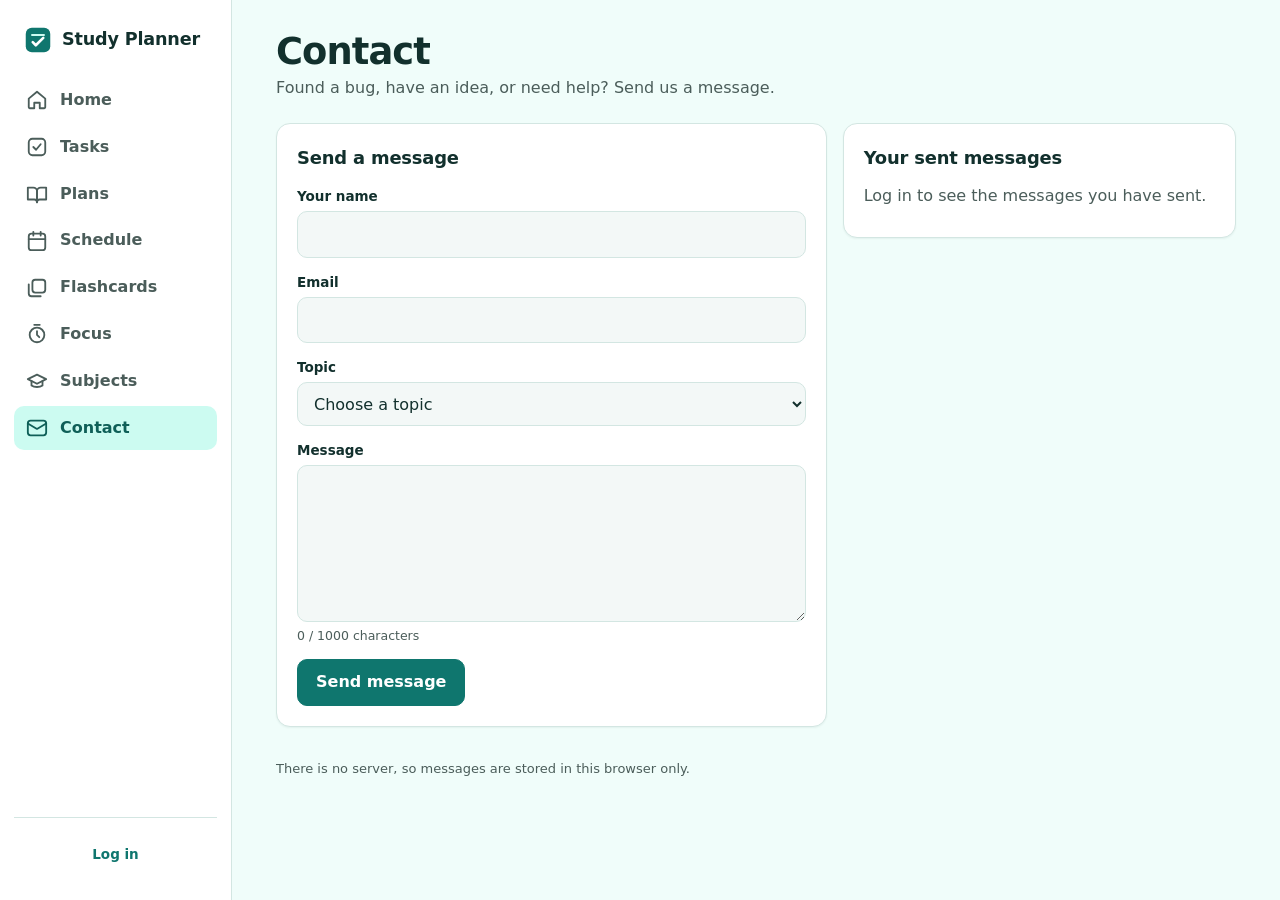
==== commit 8386b2fb: "Design review fixes: bigger tap targets, focus not hidden by bottom bar From the Web Interface Guide" ====
--- a/contact.html
+++ b/contact.html
@@ -11,7 +11,7 @@
 <link rel="preconnect" href="https://fonts.gstatic.com" crossorigin>
 <title>Contact · Study Planner</title>
 <meta name="description" content="Contact Study Planner: ask a question, report a bug or suggest a feature.">
-<link rel="stylesheet" href="https://fonts.googleapis.com/css2?family=Plus+Jakarta+Sans:wght@400;500;600;700;800&display=swap">
+<link rel="stylesheet" href="https://fonts.googleapis.com/css2?family=Plus+Jakarta+Sans:wght@400;600;700;800&display=swap">
 <link rel="icon" href="assets/favicon.svg" type="image/svg+xml">
 <link rel="stylesheet" href="css/style.css">
 <script src="js/auth.js"></script>
--- a/css/style.css
+++ b/css/style.css
@@ -208,7 +208,7 @@
     gap: 3px;
     min-height: 56px;
     padding: 6px 2px;
-    font-size: 11.5px;
+    font-size: 12px;
     text-align: center;
   }
   .nav-list a span, .nav-more summary span { white-space: nowrap; }
@@ -244,6 +244,9 @@
   .main { padding: 22px 16px calc(100px + env(safe-area-inset-bottom, 0px)); }
   .pagehead { margin-bottom: 16px; }
   #toast { bottom: calc(76px + env(safe-area-inset-bottom, 0px)); }
+  /* When the browser scrolls to a focused field (e.g. tabbing through a
+     form), leave room so the fixed bottom bar does not cover it. */
+  html { scroll-padding-bottom: calc(84px + env(safe-area-inset-bottom, 0px)); }
 }
 
 .stack { display: flex; flex-direction: column; gap: 16px; }
@@ -676,6 +679,7 @@
 /* Touch screens: fingers need ~44px targets. */
 @media (pointer: coarse) {
   .filter, .seg button { min-height: 44px; }
+  .panel-head a { min-height: 44px; display: inline-flex; align-items: center; }
   .task input[type="checkbox"], .rows input[type="checkbox"] { width: 22px; height: 22px; }
   #toast .toast-act { min-height: 44px; }
 }
@@ -690,8 +694,10 @@
 }
 
 /* ---------- accounts: account area, login, register, contact ---------- */
-.account { display: flex; flex-wrap: wrap; align-items: baseline; gap: 4px 12px; font-size: 13.5px; color: var(--muted); }
+.account { display: flex; flex-wrap: wrap; align-items: center; gap: 4px 12px; font-size: 13.5px; color: var(--muted); }
 .account a, .link-btn {
+  /* 44px tall so it is easy to tap on a phone. */
+  display: inline-flex; align-items: center; min-height: 44px;
   background: none; border: 0; padding: 0; cursor: pointer;
   color: var(--accent); font-weight: 600; text-decoration: none;
 }
@@ -780,14 +786,16 @@
 
 /* Form headings, the "type your own subject" toggle, catalogue labels. */
 .form-title { grid-column: 1 / -1; font-size: 1.15rem; font-weight: 800; letter-spacing: -0.01em; margin-bottom: 2px; }
-.summary-btn { cursor: pointer; font-weight: 700; color: var(--accent-text); list-style: none; display: flex; align-items: center; gap: 8px; min-height: 28px; }
+.summary-btn { cursor: pointer; font-weight: 700; color: var(--accent-text); list-style: none; display: flex; align-items: center; gap: 8px; min-height: 44px; }
 .summary-btn::-webkit-details-marker { display: none; }
 .summary-btn::before { content: '+'; display: grid; place-items: center; width: 24px; height: 24px; border-radius: 50%; background: var(--accent-soft); font-weight: 800; }
 details[open] > .summary-btn::before { content: '\2212'; }
 .subj-where { font-size: 12.5px; font-weight: 600; color: var(--accent-text); margin-top: 4px; }
 
-/* Phones: form buttons take the full width, so long labels fit and they are
-   easy to tap with a thumb. */
+/* Form buttons sit on their own row, as wide as their label, so a long
+   label like "Add to my subjects" is never squeezed into a narrow grid
+   column. On phones they take the full width, easy to tap with a thumb. */
+.form > .btn { grid-column: 1 / -1; justify-self: start; width: auto; }
 @media (max-width: 560px) {
-  .form > .btn { grid-column: 1 / -1; width: 100%; }
-}
+  .form > .btn { justify-self: stretch; width: 100%; }
+}
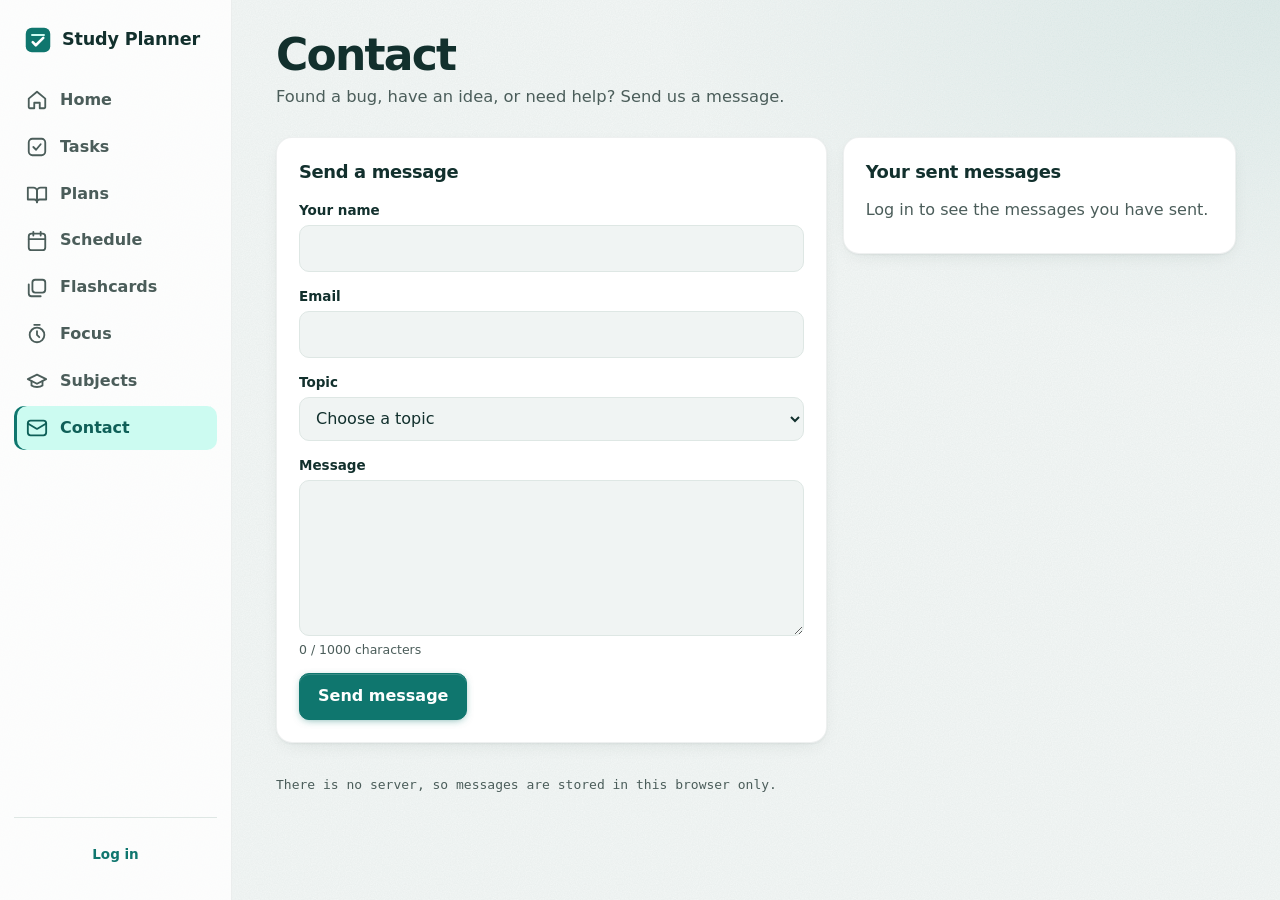
==== commit 21e37dab: "Redesign polish: Geist fonts, softer surfaces, tinted shadows, press feedback - Geist for text, Geis" ====
--- a/contact.html
+++ b/contact.html
@@ -5,13 +5,13 @@
 <!-- Security policy: scripts may only come from this site (no inline or injected scripts); styles and fonts only from this site and Google Fonts. -->
 <meta http-equiv="Content-Security-Policy" content="default-src 'self'; script-src 'self'; style-src 'self' https://fonts.googleapis.com; font-src https://fonts.gstatic.com; img-src 'self' data:; connect-src 'none'; object-src 'none'; base-uri 'none'; form-action 'self'">
 <meta name="viewport" content="width=device-width, initial-scale=1, viewport-fit=cover">
-<meta name="theme-color" content="#F0FDFA" media="(prefers-color-scheme: light)">
+<meta name="theme-color" content="#F4F7F6" media="(prefers-color-scheme: light)">
 <meta name="theme-color" content="#0B1514" media="(prefers-color-scheme: dark)">
 <link rel="preconnect" href="https://fonts.googleapis.com">
 <link rel="preconnect" href="https://fonts.gstatic.com" crossorigin>
 <title>Contact · Study Planner</title>
 <meta name="description" content="Contact Study Planner: ask a question, report a bug or suggest a feature.">
-<link rel="stylesheet" href="https://fonts.googleapis.com/css2?family=Plus+Jakarta+Sans:wght@400;600;700;800&display=swap">
+<link rel="stylesheet" href="https://fonts.googleapis.com/css2?family=Geist:wght@400;500;600;700&family=Geist+Mono:wght@400;500&display=swap">
 <link rel="icon" href="assets/favicon.svg" type="image/svg+xml">
 <link rel="stylesheet" href="css/style.css">
 <script src="js/auth.js"></script>
--- a/css/style.css
+++ b/css/style.css
@@ -1,18 +1,22 @@
 /* Study Planner styles.
-   Design: flat and calm, teal for actions and the current page, white cards
-   on a light mint background, one friendly font (Plus Jakarta Sans).
+   Design: calm and quiet, teal for actions and the current page. White
+   panels lift off a soft grey-green page with a tinted shadow (no hard
+   borders); the page itself has a faint grain and teal glow so it is not
+   flat. Fonts: Geist for text, Geist Mono for times, dates and counts.
    Layout: a sidebar on computers; on phones (860px and narrower) the same
    navigation becomes a bottom bar with Home, Tasks, Plans, Schedule, More.
    All colours are variables below, with a dark version for dark mode.
    Week runs Sunday to Saturday with Friday and Saturday shaded as the weekend. */
 :root {
   color-scheme: light;
-  --bg: #F0FDFA;
+  --bg: #F4F7F6;
   --surface: #FFFFFF;
-  --surface-2: #F3F8F7;
+  --surface-2: #F0F4F3;
   --ink: #12302D;
   --muted: #4B5D5A;
-  --line: #D3E6E2;
+  --line: #DEE7E4;
+  /* Panel edge: a hairline you barely see in light mode; a real border in dark. */
+  --edge: rgba(18, 48, 45, 0.07);
   --accent: #0F766E;
   --accent-ink: #FFFFFF;
   --accent-soft: #CCFBF1;
@@ -26,13 +30,20 @@
   --s3: #C2870A;
   --s4: #2A7BCF;
   --s5: #C2417A;
-  --radius: 14px;
+  /* Softer on big containers, tighter on small things inside them. */
+  --radius: 16px;
   --radius-sm: 10px;
-  --shadow: 0 1px 2px rgba(15, 60, 55, 0.06);
-  --font-display: 'Plus Jakarta Sans', 'Segoe UI', system-ui, sans-serif;
-  --font-body: 'Plus Jakarta Sans', 'Segoe UI', system-ui, sans-serif;
-  /* Times, dates and counts use tabular figures so numbers line up. */
-  --font-data: var(--font-body);
+  --radius-xs: 6px;
+  /* Shadows carry the page's teal-grey hue instead of plain black. */
+  --shadow: 0 1px 2px rgba(18, 48, 45, 0.05), 0 6px 20px -8px rgba(18, 48, 45, 0.12);
+  --shadow-lift: 0 2px 4px rgba(18, 48, 45, 0.06), 0 18px 40px -12px rgba(18, 48, 45, 0.22);
+  /* Grain: tiny noise drawn by an inline SVG (allowed by the CSP's img-src data:). */
+  --grain: url("data:image/svg+xml,%3Csvg xmlns='http://www.w3.org/2000/svg' width='180' height='180'%3E%3Cfilter id='n'%3E%3CfeTurbulence type='fractalNoise' baseFrequency='.85' numOctaves='2' stitchTiles='stitch'/%3E%3CfeColorMatrix values='0 0 0 0 .07 0 0 0 0 .19 0 0 0 0 .18 0 0 0 .07 0'/%3E%3C/filter%3E%3Crect width='100%25' height='100%25' filter='url(%23n)'/%3E%3C/svg%3E");
+  --font-display: 'Geist', 'Segoe UI', system-ui, sans-serif;
+  --font-body: 'Geist', 'Segoe UI', system-ui, sans-serif;
+  /* Times, dates and counts use a monospace font so numbers line up. */
+  --font-data: 'Geist Mono', ui-monospace, Consolas, monospace;
+  --ease: cubic-bezier(0.2, 0.8, 0.2, 1);
   --nav-w: 232px;
 }
 @media (prefers-color-scheme: dark) {
@@ -56,7 +67,10 @@
     --s3: #E5B03A;
     --s4: #62A8F3;
     --s5: #F26FA3;
-    --shadow: none;
+    --edge: #1E3632;
+    --shadow: 0 8px 24px -12px rgba(0, 0, 0, 0.5);
+    --shadow-lift: 0 18px 40px -12px rgba(0, 0, 0, 0.6);
+    --grain: url("data:image/svg+xml,%3Csvg xmlns='http://www.w3.org/2000/svg' width='180' height='180'%3E%3Cfilter id='n'%3E%3CfeTurbulence type='fractalNoise' baseFrequency='.85' numOctaves='2' stitchTiles='stitch'/%3E%3CfeColorMatrix values='0 0 0 0 .85 0 0 0 0 1 0 0 0 0 .95 0 0 0 .04 0'/%3E%3C/filter%3E%3Crect width='100%25' height='100%25' filter='url(%23n)'/%3E%3C/svg%3E");
     color-scheme: dark;
   }
 }
@@ -80,30 +94,51 @@
   --s3: #E5B03A;
   --s4: #62A8F3;
   --s5: #F26FA3;
-  --shadow: none;
+  --edge: #1E3632;
+  --shadow: 0 8px 24px -12px rgba(0, 0, 0, 0.5);
+  --shadow-lift: 0 18px 40px -12px rgba(0, 0, 0, 0.6);
+  --grain: url("data:image/svg+xml,%3Csvg xmlns='http://www.w3.org/2000/svg' width='180' height='180'%3E%3Cfilter id='n'%3E%3CfeTurbulence type='fractalNoise' baseFrequency='.85' numOctaves='2' stitchTiles='stitch'/%3E%3CfeColorMatrix values='0 0 0 0 .85 0 0 0 0 1 0 0 0 0 .95 0 0 0 .04 0'/%3E%3C/filter%3E%3Crect width='100%25' height='100%25' filter='url(%23n)'/%3E%3C/svg%3E");
   color-scheme: dark;
 }
 
 *, *::before, *::after { box-sizing: border-box; }
+html { scroll-behavior: smooth; }
 body { margin: 0; }
 [hidden] { display: none !important; }
 body {
-  background: var(--bg);
+  /* Faint grain plus a soft teal glow in the top corner, behind everything. */
+  background:
+    var(--grain),
+    radial-gradient(70% 55% at 100% 0%, color-mix(in srgb, var(--accent) 9%, transparent), transparent 70%),
+    var(--bg);
+  background-attachment: fixed;
   color: var(--ink);
   font-family: var(--font-body);
   font-size: 16px;
   line-height: 1.55;
   font-variant-numeric: tabular-nums;
+  -webkit-font-smoothing: antialiased;
 }
 button, input, select, textarea { font: inherit; color: inherit; }
 h1, h2, h3, p { margin: 0; }
 h1, h2, h3 { font-family: var(--font-display); text-wrap: balance; }
+p { text-wrap: pretty; }
 :focus-visible { outline: 2px solid var(--accent); outline-offset: 2px; }
-a, button, summary { transition: background-color 0.15s, color 0.15s, border-color 0.15s; }
+a, button, summary { transition: background-color 0.2s, color 0.2s, border-color 0.2s, box-shadow 0.2s, transform 0.15s var(--ease); }
+
+/* Page entrance: the heading, then the content, rise in once on load.
+   #view stays on the page while its contents are redrawn, so this does not
+   replay when you tick a task. "backwards" means no transform is left behind
+   afterwards (a leftover transform would break position: fixed inside). */
+@keyframes rise { from { opacity: 0; transform: translateY(10px); } to { opacity: 1; transform: none; } }
+.pagehead { animation: rise 0.5s var(--ease) backwards; }
+#view { animation: rise 0.55s var(--ease) 0.08s backwards; }
+.auth-card { animation: rise 0.55s var(--ease) backwards; }
 
 /* ---------- app layout: sidebar + main column ---------- */
 .app {
   min-height: 100vh;
+  min-height: 100dvh;
   display: grid;
   grid-template-columns: var(--nav-w) minmax(0, 1fr);
 }
@@ -111,12 +146,13 @@
   position: sticky;
   top: 0;
   height: 100vh;
+  height: 100dvh;
   display: flex;
   flex-direction: column;
   gap: 6px;
   padding: 20px 14px;
-  background: var(--surface);
-  border-right: 1px solid var(--line);
+  background: color-mix(in srgb, var(--surface) 82%, transparent);
+  border-right: 1px solid var(--edge);
   overflow-y: auto;
 }
 .brand {
@@ -126,7 +162,7 @@
   padding: 6px 10px 18px;
   font-family: var(--font-display);
   font-size: 1.1rem;
-  font-weight: 800;
+  font-weight: 700;
   letter-spacing: -0.01em;
   color: var(--ink);
   text-decoration: none;
@@ -145,7 +181,13 @@
   cursor: pointer;
 }
 .nav-list a:hover, .nav-more summary:hover { background: var(--surface-2); color: var(--ink); }
-.nav-list a[aria-current="page"] { background: var(--accent-soft); color: var(--accent-text); }
+.nav-list a:active, .nav-more summary:active { transform: scale(0.98); }
+/* Current page: soft teal fill plus a short bar on the left edge. */
+.nav-list a[aria-current="page"] {
+  background: var(--accent-soft);
+  color: var(--accent-text);
+  box-shadow: inset 3px 0 0 var(--accent);
+}
 .appnav svg {
   width: 22px; height: 22px; flex: none;
   fill: none; stroke: currentColor; stroke-width: 2; stroke-linecap: round; stroke-linejoin: round;
@@ -166,21 +208,28 @@
   max-width: 1180px;
   padding: 32px clamp(16px, 4vw, 44px) 56px;
 }
-.pagehead { margin-bottom: 22px; display: grid; gap: 4px; }
+.pagehead { margin-bottom: 28px; display: grid; gap: 6px; }
 .pagehead h1 {
-  font-size: clamp(1.7rem, 3.4vw, 2.3rem);
-  font-weight: 800;
-  letter-spacing: -0.025em;
-  line-height: 1.1;
-}
-.page-sub { color: var(--muted); font-size: 1rem; }
+  font-size: clamp(1.9rem, 4vw, 2.75rem);
+  font-weight: 700;
+  letter-spacing: -0.04em;
+  line-height: 1.05;
+}
+.page-sub { color: var(--muted); font-size: 1.02rem; max-width: 62ch; }
+/* Date above the heading: small monospace text after a teal dot. */
 .today-label {
+  display: inline-flex;
+  align-items: center;
+  gap: 8px;
   font-family: var(--font-data);
-  font-size: 13px;
-  font-weight: 700;
-  letter-spacing: 0.04em;
-  text-transform: uppercase;
+  font-size: 12.5px;
+  font-weight: 500;
   color: var(--accent-text);
+}
+.today-label:not(:empty)::before {
+  content: '';
+  width: 6px; height: 6px; border-radius: 2px;
+  background: var(--accent);
 }
 
 /* ---------- phones and small tablets: bottom bar ---------- */
@@ -194,7 +243,11 @@
     flex-direction: row;
     padding: 6px 6px calc(6px + env(safe-area-inset-bottom, 0px));
     border-right: 0;
-    border-top: 1px solid var(--line);
+    border-top: 1px solid var(--edge);
+    /* Frosted bar: content scrolling underneath shows through, blurred. */
+    background: color-mix(in srgb, var(--surface) 86%, transparent);
+    -webkit-backdrop-filter: blur(14px) saturate(1.4);
+    backdrop-filter: blur(14px) saturate(1.4);
     overflow: visible;
   }
   /* .appnav prefix so this wins over the general .account rule further down. */
@@ -212,6 +265,8 @@
     text-align: center;
   }
   .nav-list a span, .nav-more summary span { white-space: nowrap; }
+  /* The left-edge bar is a sidebar idea; the bottom bar uses the fill only. */
+  .nav-list a[aria-current="page"] { box-shadow: none; }
   /* "More" lights up when the open page is one of the links inside it. */
   .nav-more:has(a[aria-current="page"]) summary { background: var(--accent-soft); color: var(--accent-text); }
   /* The menu is placed against the whole bar (the fixed .appnav), so it
@@ -226,9 +281,9 @@
     gap: 2px;
     padding: 8px;
     background: var(--surface);
-    border: 1px solid var(--line);
+    border: 1px solid var(--edge);
     border-radius: var(--radius);
-    box-shadow: 0 12px 32px rgba(10, 40, 36, 0.18);
+    box-shadow: var(--shadow-lift);
   }
   .more-sheet a {
     flex-direction: row;
@@ -267,22 +322,28 @@
 }
 .lead > * { min-width: 0; }
 @media (max-width: 820px) { .lead { grid-template-columns: minmax(0, 1fr); } }
+/* The main panel on a page gets a faint teal wash at the top so it reads first. */
 .panel-lead {
-  padding: 24px;
-  border-color: color-mix(in srgb, var(--accent) 40%, var(--line));
+  padding: 26px 26px 22px;
+  background:
+    linear-gradient(180deg, color-mix(in srgb, var(--accent) 6%, var(--surface)), var(--surface) 160px);
+  border-color: color-mix(in srgb, var(--accent) 22%, var(--edge));
 }
 .panel-lead .panel-head { margin-bottom: 16px; }
-.panel-lead .panel-head h2 { font-size: 1.6rem; letter-spacing: -0.02em; }
+.panel-lead .panel-head h2 { font-size: 1.6rem; font-weight: 700; letter-spacing: -0.03em; }
 .panel-lead .task { padding: 14px 0; }
 .panel-lead .task-title { font-size: 1.05rem; }
 .row { display: flex; flex-wrap: wrap; gap: 8px; align-items: center; }
 
+/* Panels: no hard border in light mode, just a hairline edge and a soft
+   tinted shadow. Bottom padding is a touch larger than the top, which
+   looks more even to the eye. */
 .panel {
   background: var(--surface);
-  border: 1px solid var(--line);
+  border: 1px solid var(--edge);
   border-radius: var(--radius);
   box-shadow: var(--shadow);
-  padding: 20px;
+  padding: 20px 22px 22px;
   min-width: 0;
 }
 .panel-head {
@@ -292,8 +353,8 @@
   gap: 12px;
   margin-bottom: 12px;
 }
-.panel-head h2 { font-size: 1.12rem; font-weight: 700; letter-spacing: -0.01em; }
-.panel-head a { font-size: 14px; color: var(--accent-text); text-decoration: none; font-weight: 700; }
+.panel-head h2 { font-size: 1.12rem; font-weight: 600; letter-spacing: -0.02em; }
+.panel-head a { font-size: 14px; color: var(--accent-text); text-decoration: none; font-weight: 600; text-underline-offset: 3px; }
 .panel-head a:hover { text-decoration: underline; }
 .empty { color: var(--muted); padding: 8px 0; }
 
@@ -304,9 +365,9 @@
   justify-content: space-between;
   gap: 12px;
   background: var(--accent-soft);
-  border: 1px solid color-mix(in srgb, var(--accent) 30%, var(--line));
+  border: 1px solid color-mix(in srgb, var(--accent) 22%, transparent);
   border-radius: var(--radius);
-  padding: 14px 18px;
+  padding: 14px 16px 14px 20px;
 }
 .notice p { flex: 1 1 280px; }
 
@@ -323,11 +384,12 @@
   font-weight: 500;
 }
 .stats dd {
-  margin: 2px 0 0;
+  margin: 4px 0 0;
   font-family: var(--font-display);
-  font-size: 2rem;
-  font-weight: 700;
-  line-height: 1.1;
+  font-size: 2.4rem;
+  font-weight: 600;
+  letter-spacing: -0.04em;
+  line-height: 1;
   font-variant-numeric: tabular-nums;
 }
 .stats dd small { font-size: 0.9rem; font-weight: 500; color: var(--muted); font-family: var(--font-body); }
@@ -339,21 +401,23 @@
   align-items: center;
   gap: 6px;
   font-size: 12.5px;
-  padding: 1px 9px;
-  border-radius: 999px;
-  background: color-mix(in srgb, var(--c) 16%, var(--surface));
-  border: 1px solid color-mix(in srgb, var(--c) 38%, var(--surface));
+  font-weight: 500;
+  padding: 1px 8px;
+  border-radius: var(--radius-xs);
+  background: color-mix(in srgb, var(--c) 13%, var(--surface));
+  border: 1px solid color-mix(in srgb, var(--c) 26%, var(--surface));
   white-space: nowrap;
   max-width: 100%;
 }
-.chip .dot { width: 8px; height: 8px; border-radius: 50%; background: var(--c); flex: none; }
+.chip .dot { width: 7px; height: 7px; border-radius: 2px; background: var(--c); flex: none; }
 .chip-none { --c: var(--muted); }
+/* Priority: a small square tag with a soft fill, not an outlined pill. */
 .pri {
   font-size: 11.5px;
   font-weight: 600;
-  padding: 1px 8px;
-  border-radius: 999px;
-  border: 1px solid currentColor;
+  padding: 2px 7px;
+  border-radius: 5px;
+  background: color-mix(in srgb, currentColor 11%, transparent);
   white-space: nowrap;
 }
 .pri-high { color: var(--bad); }
@@ -413,8 +477,16 @@
   padding: 10px 12px;
   min-height: 44px;
 }
+input, select, textarea { transition: border-color 0.2s, box-shadow 0.2s, background-color 0.2s; }
 input:hover, select:hover, textarea:hover { border-color: color-mix(in srgb, var(--accent) 45%, var(--line)); }
-input:focus-visible, select:focus-visible, textarea:focus-visible { outline: 2px solid var(--accent); outline-offset: 0; border-color: var(--accent); }
+/* Focus: a solid teal outline plus a soft halo around it. */
+input:focus-visible, select:focus-visible, textarea:focus-visible {
+  outline: 2px solid var(--accent);
+  outline-offset: 0;
+  border-color: var(--accent);
+  background: var(--surface);
+  box-shadow: 0 0 0 5px color-mix(in srgb, var(--accent) 16%, transparent);
+}
 select:disabled { opacity: 0.6; cursor: not-allowed; }
 .msg { grid-column: 1 / -1; min-height: 1.2em; font-size: 13px; color: var(--bad); }
 .btn {
@@ -424,26 +496,31 @@
   border-radius: var(--radius-sm);
   padding: 10px 18px;
   min-height: 44px;
-  font-weight: 700;
+  font-weight: 600;
   white-space: nowrap;
   cursor: pointer;
-}
-.btn:hover { filter: brightness(1.1); }
-.btn-ghost { background: transparent; color: var(--ink); border-color: var(--line); }
-.btn-ghost:hover { background: var(--surface-2); filter: none; }
+  /* A thin light line on top and a teal-tinted shadow make it feel pressable. */
+  box-shadow: inset 0 1px 0 rgba(255, 255, 255, 0.16), 0 2px 8px -3px color-mix(in srgb, var(--accent) 70%, transparent);
+}
+.btn:hover { background: color-mix(in srgb, var(--accent) 88%, var(--ink)); border-color: color-mix(in srgb, var(--accent) 88%, var(--ink)); }
+/* Pressed: shrinks a little, like a real button. */
+.btn:active, .filter:active, .seg button:active, .link-btn:active { transform: scale(0.98); }
+.btn-ghost { background: var(--surface); color: var(--ink); border-color: var(--line); box-shadow: none; }
+.btn-ghost:hover { background: var(--surface-2); border-color: color-mix(in srgb, var(--accent) 35%, var(--line)); }
 .btn.armed { background: var(--bad); border-color: var(--bad); color: #fff; }
 
 .chips-row { display: flex; flex-wrap: wrap; gap: 8px; }
 .filter {
   background: var(--surface);
-  border: 1px solid var(--line);
-  border-radius: 999px;
-  padding: 7px 16px;
+  border: 1px solid var(--edge);
+  border-radius: var(--radius-sm);
+  padding: 7px 14px;
   min-height: 40px;
-  font-weight: 600;
+  font-weight: 500;
   cursor: pointer;
-}
-.filter[aria-pressed="true"] { background: var(--accent); border-color: var(--accent); color: var(--accent-ink); font-weight: 700; }
+  box-shadow: 0 1px 2px rgba(18, 48, 45, 0.05);
+}
+.filter[aria-pressed="true"] { background: var(--ink); border-color: var(--ink); color: var(--bg); font-weight: 600; }
 .filter[aria-pressed="true"] span { color: inherit; }
 .filter span { font-family: var(--font-data); font-size: 12px; color: var(--muted); margin-left: 6px; }
 
@@ -468,8 +545,8 @@
 .day .barwrap { width: 100%; display: flex; align-items: flex-end; justify-content: center; }
 .day .bar {
   width: min(100%, 36px);
-  background: color-mix(in srgb, var(--accent) 40%, var(--surface));
-  border-radius: 4px 4px 0 0;
+  background: color-mix(in srgb, var(--accent) 28%, var(--surface));
+  border-radius: 6px 6px 2px 2px;
 }
 .day.today .bar { background: var(--accent); }
 .day .lab { font-size: 12px; color: var(--muted); }
@@ -490,9 +567,9 @@
   font-family: var(--font-data);
   font-weight: 500;
   font-size: 13px;
-  width: 26px;
+  width: 28px;
   height: 26px;
-  border-radius: 50%;
+  border-radius: 7px;
   display: grid;
   place-items: center;
   color: var(--ink);
@@ -599,7 +676,8 @@
 }
 .filters { display: grid; grid-template-columns: minmax(0, 2fr) repeat(2, minmax(0, 1fr)); gap: 12px; }
 .plans { display: grid; gap: 12px; }
-.plan { background: var(--surface); border: 1px solid var(--line); border-radius: var(--radius); box-shadow: var(--shadow); min-width: 0; }
+.plan { background: var(--surface); border: 1px solid var(--edge); border-radius: var(--radius); box-shadow: var(--shadow); min-width: 0; transition: box-shadow 0.25s var(--ease); }
+.plan:hover, .plan[open] { box-shadow: var(--shadow-lift); }
 .plan > summary { list-style: none; cursor: pointer; padding: 14px 18px; display: grid; gap: 8px; }
 .plan > summary::-webkit-details-marker { display: none; }
 .plan-top { display: flex; flex-wrap: wrap; align-items: center; gap: 6px 10px; }
@@ -613,8 +691,8 @@
 .rows .late-tag { color: var(--bad); font-family: var(--font-data); font-size: 12px; }
 .copybox { width: 100%; }
 .qcard {
-  border: 1px solid var(--line);
-  border-radius: 10px;
+  border: 1px solid var(--edge);
+  border-radius: var(--radius-sm);
   padding: 22px;
   background: var(--surface-2);
   display: grid;
@@ -690,7 +768,11 @@
   .subj { grid-template-columns: 1fr; }
 }
 @media (prefers-reduced-motion: reduce) {
+  html { scroll-behavior: auto; }
   #tm-ring, #toast { transition: none; }
+  .pagehead, #view, .auth-card { animation: none; }
+  .btn:active, .filter:active, .seg button:active, .link-btn:active,
+  .nav-list a:active, .nav-more summary:active { transform: none; }
 }
 
 /* ---------- accounts: account area, login, register, contact ---------- */
@@ -703,16 +785,24 @@
 }
 .account a:hover, .link-btn:hover { text-decoration: underline; }
 
-/* Login and register: one centred card. */
+/* Login and register: one centred card, lifted off the page, with a soft
+   teal glow behind it so the page is not an empty flat colour. */
 .auth-page {
   min-height: 100vh;
+  min-height: 100dvh;
   display: flex; flex-direction: column; align-items: center; justify-content: center;
   gap: 16px;
   padding: 32px max(16px, env(safe-area-inset-left, 0px));
-}
-.auth-card { width: 100%; max-width: 440px; padding: 32px; }
-.auth-brand { font-family: var(--font-display); font-weight: 800; color: var(--accent-text); margin-bottom: 8px; }
-.auth-card h1 { font-size: 1.9rem; font-weight: 800; letter-spacing: -0.025em; margin-bottom: 4px; }
+  background: radial-gradient(42rem 28rem at 50% 18%, color-mix(in srgb, var(--accent) 14%, transparent), transparent 70%);
+}
+.auth-card { width: 100%; max-width: 440px; padding: 34px 32px 32px; box-shadow: var(--shadow-lift); }
+.auth-brand {
+  display: inline-flex; align-items: center; gap: 8px;
+  font-family: var(--font-data); font-size: 12.5px; font-weight: 500;
+  color: var(--accent-text); margin-bottom: 14px;
+}
+.auth-brand::before { content: ''; width: 6px; height: 6px; border-radius: 2px; background: var(--accent); }
+.auth-card h1 { font-size: 2rem; font-weight: 700; letter-spacing: -0.04em; line-height: 1.1; margin-bottom: 6px; }
 .auth-form { display: flex; flex-direction: column; gap: 14px; margin-top: 20px; }
 .auth-switch { margin-top: 18px; font-size: 14px; color: var(--muted); }
 .auth-switch a, .auth-foot a { color: var(--accent); font-weight: 600; }
@@ -785,10 +875,10 @@
 .desc-warn { color: var(--warn); font-weight: 600; }
 
 /* Form headings, the "type your own subject" toggle, catalogue labels. */
-.form-title { grid-column: 1 / -1; font-size: 1.15rem; font-weight: 800; letter-spacing: -0.01em; margin-bottom: 2px; }
+.form-title { grid-column: 1 / -1; font-size: 1.15rem; font-weight: 600; letter-spacing: -0.02em; margin-bottom: 2px; }
 .summary-btn { cursor: pointer; font-weight: 700; color: var(--accent-text); list-style: none; display: flex; align-items: center; gap: 8px; min-height: 44px; }
 .summary-btn::-webkit-details-marker { display: none; }
-.summary-btn::before { content: '+'; display: grid; place-items: center; width: 24px; height: 24px; border-radius: 50%; background: var(--accent-soft); font-weight: 800; }
+.summary-btn::before { content: '+'; display: grid; place-items: center; width: 24px; height: 24px; border-radius: 50%; background: var(--accent-soft); font-weight: 700; }
 details[open] > .summary-btn::before { content: '\2212'; }
 .subj-where { font-size: 12.5px; font-weight: 600; color: var(--accent-text); margin-top: 4px; }
 
